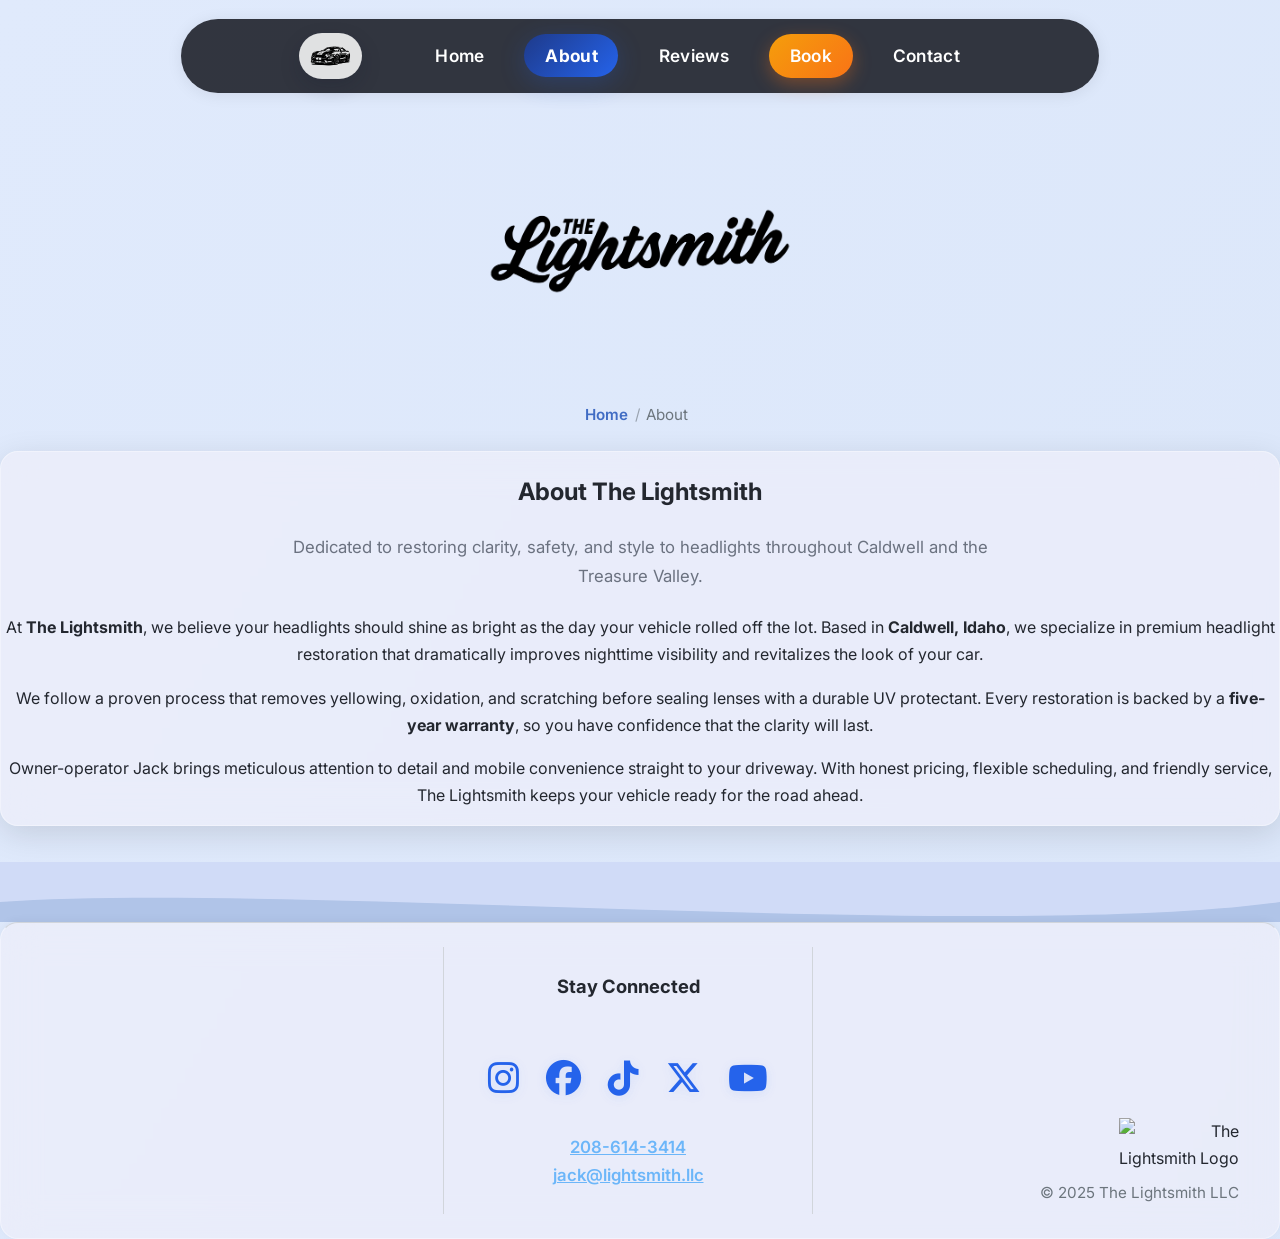
==== about.html @ 6fd49987 "Full refresh New deszign elements" ====
<!DOCTYPE html>
<html lang="en">
<head>
  <meta charset="UTF-8">
  <meta name="viewport" content="width=device-width, initial-scale=1.0">
  <title>About The Lightsmith | Headlight Restoration Experts</title>
  <meta name="description" content="Learn how The Lightsmith brings cloudy headlights back to life for Treasure Valley drivers with premium restoration and a five-year warranty.">
  <link rel="canonical" href="https://lightsmith.llc/about.html">
  <meta property="og:type" content="website">
  <meta property="og:title" content="About The Lightsmith">
  <meta property="og:description" content="Professional headlight restoration based in Caldwell, Idaho with mobile service and a 5-year warranty.">
  <meta property="og:url" content="https://lightsmith.llc/about.html">
  <meta property="og:image" content="https://lightsmith.llc/images/social-preview.png">
  <meta name="twitter:card" content="summary_large_image">
  <meta name="twitter:title" content="About The Lightsmith">
  <meta name="twitter:description" content="Meet the headlight restoration specialist serving the Treasure Valley.">
  <meta name="twitter:image" content="https://lightsmith.llc/images/social-preview.png">
  <link rel="icon" type="image/png" sizes="32x32" href="images/favicon-32.png">
  <link rel="icon" type="image/png" sizes="16x16" href="images/favicon-16.png">
  <link rel="apple-touch-icon" sizes="180x180" href="images/favicon-180.png">
  <link rel="manifest" href="manifest.webmanifest">
  <meta name="theme-color" content="#1e3a8a">
  <link rel="preconnect" href="https://fonts.gstatic.com" crossorigin>
  <link rel="preconnect" href="https://fonts.googleapis.com">
  <link href="https://fonts.googleapis.com/css2?family=Inter:wght@400;700&family=Poppins:wght@700;800&display=swap" rel="stylesheet">
  <link rel="stylesheet" href="https://cdnjs.cloudflare.com/ajax/libs/font-awesome/6.5.0/css/all.min.css">
  <link rel="stylesheet" href="style.css">
  <script src="site.js" defer></script>
</head>
<body>
  <a class="skip-link" href="#main">Skip to content</a>
  <header class="site-header" id="top">
    <nav class="nav" aria-label="Primary navigation">
      <a href="index.html" class="nav__logo-link" aria-label="The Lightsmith home">
        <img src="logo - car only.png" alt="The Lightsmith logo" class="nav__logo" width="140" height="50">
      </a>
      <button class="nav__toggle" type="button" aria-label="Toggle navigation" aria-expanded="false" aria-controls="navLinks">
        <span class="nav__toggle-bar"></span>
        <span class="nav__toggle-bar"></span>
        <span class="nav__toggle-bar"></span>
      </button>
      <div class="nav__links" id="navLinks">
        <a href="index.html" class="nav__link">Home</a>
        <a href="about.html" class="nav__link nav__link--active" aria-current="page">About</a>
        <a href="reviews.html" class="nav__link">Reviews</a>
        <a href="book.html" class="nav__link nav__link--accent">Book</a>
        <a href="contact.html" class="nav__link">Contact</a>
      </div>
    </nav>
    <img src="The Lightsmith Logo - Text only.png" alt="The Lightsmith" class="hero__logo-text" width="360" height="120">
  </header>

  <main id="main">
    <nav class="breadcrumbs" aria-label="Breadcrumb">
      <ol>
        <li><a href="index.html">Home</a></li>
        <li aria-current="page">About</li>
      </ol>
    </nav>
    <section class="section" id="about" aria-labelledby="about-title">
      <div class="section__intro">
        <h1 id="about-title">About The Lightsmith</h1>
        <p class="section__lead">Dedicated to restoring clarity, safety, and style to headlights throughout Caldwell and the Treasure Valley.</p>
      </div>
      <p>At <strong>The Lightsmith</strong>, we believe your headlights should shine as bright as the day your vehicle rolled off the lot. Based in <strong>Caldwell, Idaho</strong>, we specialize in premium headlight restoration that dramatically improves nighttime visibility and revitalizes the look of your car.</p>
      <p>We follow a proven process that removes yellowing, oxidation, and scratching before sealing lenses with a durable UV protectant. Every restoration is backed by a <strong>five-year warranty</strong>, so you have confidence that the clarity will last.</p>
      <p>Owner-operator Jack brings meticulous attention to detail and mobile convenience straight to your driveway. With honest pricing, flexible scheduling, and friendly service, The Lightsmith keeps your vehicle ready for the road ahead.</p>
    </section>
  </main>

  <div class="section-divider" aria-hidden="true">
    <svg viewBox="0 0 1440 60" width="100%" height="60" preserveAspectRatio="none">
      <path d="M0,40 C320,20 1120,80 1440,40 L1440,60 L0,60 Z" fill="#b0c4e8"></path>
    </svg>
  </div>

  <div id="site-footer"></div>
  <script>
    fetch('footer.html')
      .then(function(response){ return response.text(); })
      .then(function(html){ document.getElementById('site-footer').innerHTML = html; })
      .catch(function(error){ console.error(error); });
  </script>
  <div class="mobile-cta-bar">
    <a class="mobile-cta-bar__link mobile-cta-bar__book" href="book.html">Book Now</a>
    <a class="mobile-cta-bar__link mobile-cta-bar__call" href="tel:2086143414">Call 208-614-3414</a>
  </div>
</body>
</html>
---- style.css ----
/* === Visual Overhaul Additions === */
:root {
  --bg: #f7f8fa;
  --card: rgba(238, 238, 250, 0.7);
  --ink: #23272f;
  --muted: #6c757d;
  --line: #406cc4;
  --accent: #23272f;
  --accent-2: #6b7280;
  --gold: #d4af37;
  --radius: 18px;
  --shadow: 0 8px 32px rgba(0,0,0,0.12);
  --maxw: 1100px;
  --glass-blur: blur(18px);
  --btn-gradient: linear-gradient(90deg, #1e3a8a 0%, #2563eb 100%);
  --btn-hover-gradient: linear-gradient(90deg, #2563eb 0%, #1e3a8a 100%);
  --hero-gradient: linear-gradient(120deg, #e0eafc 0%, #cfdef3 100%);
}

body {
  min-height: 100vh;
  background: linear-gradient(120deg, #e0eafc 0%, #cfdef3 100%);
  background-size: 400% 400%;
  animation: gradientBG 18s ease infinite;
  font-family: 'Inter', 'Roboto', system-ui, -apple-system, Segoe UI, Arial, sans-serif;
  color: var(--ink);
  line-height: 1.7;
  margin: 0;
}
.skip-link {
  position: absolute;
  left: 50%;
  transform: translateX(-50%);
  top: -120px;
  background: #1e3a8a;
  color: #fff;
  padding: 0.75rem 1.5rem;
  border-radius: 999px;
  text-decoration: none;
  font-weight: 700;
  z-index: 1000;
  transition: top 0.2s ease;
}
.skip-link:focus {
  top: 1rem;
}
@keyframes gradientBG {
  0% {background-position: 0% 50%;}
  50% {background-position: 100% 50%;}
  100% {background-position: 0% 50%;}
}

.hero, .section, .quick-facts, .site-footer {
  background: var(--card);
  border-radius: var(--radius);
  box-shadow: var(--shadow);
  backdrop-filter: var(--glass-blur);
  -webkit-backdrop-filter: var(--glass-blur);
  border: 1.5px solid rgba(255,255,255,0.35);
  position: relative;
  z-index: 2;
}
.section__intro {
  max-width: 720px;
  margin: 0 auto 1.5rem auto;
  text-align: center;
}
.section__lead {
  margin: 0.5rem 0 0;
  color: var(--accent-2);
  font-size: 1.05rem;
}
.breadcrumbs {
  display: flex;
  justify-content: center;
  margin: 0.5rem 0 1.5rem;
  font-size: 0.95rem;
  color: var(--muted);
}
.breadcrumbs ol {
  display: flex;
  gap: 0.4rem;
  list-style: none;
  padding: 0;
  margin: 0;
}
.breadcrumbs li {
  display: flex;
  align-items: center;
  gap: 0.4rem;
}
.breadcrumbs li::after {
  content: "/";
  opacity: 0.6;
}
.breadcrumbs li:last-child::after {
  content: "";
}
.breadcrumbs a {
  color: var(--line);
  text-decoration: none;
  font-weight: 600;
}
.breadcrumbs a:hover {
  text-decoration: underline;
}
.benefits-grid {
  display: grid;
  grid-template-columns: repeat(auto-fit, minmax(220px, 1fr));
  gap: 1.5rem;
  margin-top: 1.5rem;
}
.benefit-card {
  background: rgba(255,255,255,0.78);
  border-radius: var(--radius);
  padding: 1.25rem 1.3rem;
  text-align: left;
  box-shadow: 0 12px 28px rgba(35,39,47,0.08);
  border: 1px solid rgba(255,255,255,0.55);
}
.benefit-card h3 {
  margin: 0 0 0.5rem;
  font-size: 1.2rem;
  color: var(--line);
}
.benefit-card p {
  margin: 0;
  color: var(--accent-2);
}
.process-steps {
  display: grid;
  grid-template-columns: repeat(auto-fit, minmax(220px, 1fr));
  gap: 1.3rem;
  list-style: none;
  margin: 1.6rem 0 0;
  padding: 0;
}
.process-steps li {
  background: rgba(255,255,255,0.78);
  border-radius: var(--radius);
  padding: 1.2rem 1.3rem;
  box-shadow: 0 12px 28px rgba(15,23,42,0.08);
  border: 1px solid rgba(255,255,255,0.5);
}
.process-steps h3 {
  margin: 0 0 0.5rem;
  font-size: 1.1rem;
  color: var(--line);
}
.process-steps p {
  margin: 0;
  color: var(--accent-2);
}
.testimonial-strip {
  display: grid;
  grid-template-columns: repeat(auto-fit, minmax(260px, 1fr));
  gap: 1.4rem;
  margin-top: 1.5rem;
}
.testimonial-card {
  background: #fff;
  border-radius: var(--radius);
  border: 1px solid #e2e8f0;
  padding: 1.2rem;
  text-align: left;
  box-shadow: 0 10px 26px rgba(15,23,42,0.08);
  position: relative;
}
.testimonial-card::before {
  content: "“";
  position: absolute;
  top: 0.2rem;
  left: 0.8rem;
  font-size: 3.5rem;
  color: rgba(79,109,237,0.25);
  font-family: 'Poppins', sans-serif;
  line-height: 1;
}
.testimonial-card blockquote {
  margin: 0;
  padding-left: 1.8rem;
  color: var(--ink);
  font-size: 1.02rem;
}
.testimonial-card footer {
  margin-top: 0.9rem;
  font-weight: 700;
  color: var(--line);
}
.testimonial-loading {
  grid-column: 1 / -1;
  text-align: center;
  margin: 0;
}
.service-area-grid {
  display: grid;
  grid-template-columns: repeat(auto-fit, minmax(160px, 1fr));
  gap: 1rem;
  margin: 1.5rem 0;
  padding: 0;
  list-style: none;
}
.service-area-grid li {
  background: rgba(255,255,255,0.8);
  border-radius: var(--radius);
  padding: 0.9rem 1rem;
  box-shadow: 0 6px 20px rgba(30,58,138,0.12);
  font-weight: 600;
  color: var(--ink);
}
.service-area-note {
  margin-top: 0.5rem;
  color: var(--muted);
  font-size: 0.95rem;
}
.faq-list {
  max-width: 760px;
  margin: 1.6rem auto 0;
  display: grid;
  gap: 0.85rem;
  text-align: left;
}
.faq-list details {
  background: rgba(255,255,255,0.85);
  border-radius: 16px;
  padding: 1rem 1.2rem;
  box-shadow: 0 10px 24px rgba(15,23,42,0.1);
  border: 1px solid rgba(255,255,255,0.55);
}
.faq-list summary {
  font-weight: 700;
  cursor: pointer;
  list-style: none;
}
.faq-list summary::-webkit-details-marker {
  display: none;
}
.faq-list summary::after {
  content: '+';
  float: right;
  font-size: 1.2rem;
  transform: translateY(-2px);
  transition: transform 0.2s ease;
}
.faq-list details[open] summary::after {
  transform: translateY(-2px) rotate(45deg);
}
.faq-list p {
  margin: 0.65rem 0 0;
  color: var(--accent-2);
}
.care-list {
  max-width: 760px;
  margin: 1.6rem auto 0;
  display: grid;
  gap: 1rem;
  padding: 0;
  list-style: none;
  text-align: left;
}
.care-list li {
  background: rgba(255,255,255,0.85);
  border-radius: 16px;
  padding: 1.2rem 1.3rem;
  box-shadow: 0 10px 24px rgba(15,23,42,0.1);
  border: 1px solid rgba(255,255,255,0.55);
}
.care-list h3 {
  margin: 0 0 0.45rem;
  color: var(--line);
}
.care-grid {
  display: grid;
  grid-template-columns: repeat(auto-fit, minmax(240px, 1fr));
  gap: 1.2rem;
  margin-top: 1.6rem;
}
.care-card {
  background: rgba(255,255,255,0.85);
  border-radius: 16px;
  padding: 1.2rem 1.3rem;
  box-shadow: 0 12px 30px rgba(15,23,42,0.1);
  border: 1px solid rgba(255,255,255,0.55);
  text-align: left;
}
.care-card h3 {
  margin: 0 0 0.6rem;
  color: var(--line);
}
.care-card ul {
  margin: 0;
  padding-left: 1.1rem;
  color: var(--accent-2);
  line-height: 1.6;
}
.service-area-map {
  margin: 1.8rem auto 1.6rem;
  max-width: 640px;
  background: radial-gradient(circle at center, rgba(79,109,237,0.25), rgba(79,109,237,0));
  border: 1px solid rgba(79,109,237,0.25);
  border-radius: 20px;
  padding: 1.8rem 1.2rem;
  position: relative;
  overflow: hidden;
}
.service-area-map::after {
  content: '';
  position: absolute;
  inset: 0;
  background: radial-gradient(circle at 50% 45%, rgba(37,99,235,0.3), transparent 55%);
  opacity: 0.7;
  pointer-events: none;
}
.service-area-map__inner {
  position: relative;
  z-index: 1;
  color: var(--ink);
  text-align: center;
}
.service-area-map__inner h3 {
  margin: 0 0 0.4rem;
}
.service-area-map__inner p {
  margin: 0;
  color: var(--muted);
}
.care-grid {
  display: grid;
  grid-template-columns: repeat(auto-fit, minmax(240px, 1fr));
  gap: 1.2rem;
  margin-top: 1.6rem;
}
.schedule-button-wrapper {
  display: flex;
  flex-direction: column;
  align-items: center;
  gap: 1rem;
  margin: 1.5rem 0 2rem;
}
.schedule-fallback {
  color: var(--line);
  text-decoration: underline;
  font-weight: 600;
}
.schedule-fallback:hover {
  color: #1e3a8a;
}
.mobile-cta-bar {
  position: fixed;
  left: 0;
  bottom: 0;
  width: 100%;
  display: none;
  justify-content: space-between;
  gap: 1px;
  background: rgba(17,24,39,0.92);
  backdrop-filter: blur(12px);
  padding: 0.65rem 0.8rem;
  z-index: 50;
}
.mobile-cta-bar__link {
  flex: 1;
  text-align: center;
  color: #fff;
  font-weight: 700;
  text-decoration: none;
  padding: 0.65rem 0.5rem;
  border-radius: 12px;
  display: inline-flex;
  justify-content: center;
  align-items: center;
  gap: 0.4rem;
  transition: transform 0.18s ease;
}
.mobile-cta-bar__book {
  background: linear-gradient(135deg, #f59e0b, #f97316);
  box-shadow: 0 10px 24px rgba(249,115,22,0.35);
}
.mobile-cta-bar__call {
  background: linear-gradient(135deg, #1e3a8a, #2563eb);
  box-shadow: 0 10px 24px rgba(37,99,235,0.35);
}
.mobile-cta-bar__link:hover,
.mobile-cta-bar__link:focus-visible {
  transform: translateY(-1px);
}
.hero__title, .section h2 {
  font-family: 'Poppins', 'Inter', Arial, sans-serif;
  font-weight: 800;
  letter-spacing: 0.01em;
  color: #23272f;
  text-shadow: 0 2px 12px rgba(0,0,0,0.07);
}
.hero__meta {
  display: flex;
  flex-wrap: wrap;
  justify-content: center;
  gap: 1.1rem;
  margin: 1.1rem 0 1.4rem;
}
.hero__rating {
  background: rgba(255,255,255,0.82);
  border-radius: 16px;
  padding: 0.85rem 1.2rem;
  box-shadow: 0 8px 22px rgba(15,23,42,0.15);
  text-align: left;
  min-width: 220px;
}
.hero__stars {
  font-size: 1.2rem;
  letter-spacing: 0.2em;
  color: #f59e0b;
}
.hero__rating-text {
  margin: 0.35rem 0 0;
  font-weight: 600;
  color: var(--ink);
}
.hero__warranty {
  background: linear-gradient(135deg, rgba(79,109,237,0.95), rgba(37,99,235,0.95));
  color: #fff;
  border-radius: 16px;
  padding: 0.9rem 1.3rem;
  box-shadow: 0 12px 28px rgba(37,99,235,0.28);
  max-width: 320px;
}
.hero__warranty p {
  margin: 0.35rem 0 0;
  font-size: 0.95rem;
}
.hero__warranty-label {
  font-weight: 700;
  letter-spacing: 0.05em;
  text-transform: uppercase;
}
.gallery-slider-pairs {
  display: grid;
  grid-template-columns: repeat(2, minmax(0, 1fr));
  gap: 1.1rem;
  justify-items: center;
  align-items: center;
  margin-top: 1.5rem;
}
.slider-pair {
  position: relative;
  display: flex;
  align-items: center;
  justify-content: center;
  gap: 0.8rem;
  padding: 0.6rem 1rem;
}
.slider-pair img {
  max-width: 340px;
  width: 100%;
  height: auto;
  display: none;
  background: #e5e7eb;
  border-radius: 14px;
  box-shadow: 0 4px 18px rgba(0,0,0,0.10);
  transition: filter 0.18s, box-shadow 0.18s;
}
.slider-pair img.active {
  display: block;
}
.slider-pair:hover img {
  filter: brightness(1.08) saturate(1.1);
  box-shadow: 0 8px 32px rgba(108,117,125,0.18);
}
.slider-pair .arrow {
  background: linear-gradient(135deg, #1e3a8a 0%, #2563eb 100%);
  color: #fff;
  border: none;
  border-radius: 50%;
  width: 40px;
  height: 40px;
  display: inline-flex;
  align-items: center;
  justify-content: center;
  font-size: 1.2rem;
  cursor: pointer;
  box-shadow: 0 4px 12px rgba(30,58,138,0.18);
  transition: background 0.18s, transform 0.18s, box-shadow 0.18s;
}
.slider-pair .arrow:hover,
.slider-pair .arrow:focus-visible {
  background: linear-gradient(135deg, #2563eb 0%, #1e3a8a 100%);
  transform: scale(1.08);
  box-shadow: 0 8px 18px rgba(30,58,138,0.22);
}
@media (max-width: 720px) {
  .gallery-slider-pairs {
    grid-template-columns: 1fr;
  }
  .slider-pair {
    flex-direction: column;
  }
  .slider-pair .arrow {
    position: static;
    width: 44px;
    height: 44px;
  }
}

/* Button: dark blue to blue gradient */
.btn {
  display: inline-flex;
  align-items: center;
  justify-content: center;
  gap: 0.55rem;
  padding: 0.85em 2.2em;
  font-size: 1.13rem;
  font-weight: 700;
  color: #fff;
  background: var(--btn-gradient);
  border: none;
  border-radius: 999px;
  box-shadow: 0 4px 16px rgba(108,117,125,0.10);
  cursor: pointer;
  transition: background 0.25s, box-shadow 0.18s, transform 0.18s;
  text-decoration: none;
  margin-bottom: 0.5rem;
  position: relative;
  overflow: hidden;
  text-align: center;
}
.btn:hover {
  background: var(--btn-hover-gradient);
  color: #fff;
  transform: scale(1.07);
  box-shadow: 0 8px 32px rgba(30,58,138,0.18);
}
.btn span, .btn i {
  position: relative;
  z-index: 1;
}
.btn i { font-size: 1.1em; }

/* Slider hover + image styling */

/* Section divider wave */
.section-divider {
  display: block;
  width: 100%;
  height: 60px;
  margin: 2.25rem 0 0;
  padding: 0;
  line-height: 0;
  z-index: 1;
  position: relative;
}
.section-divider svg path { fill: #b0c4e8 !important; }
.section-divider { background: #d0dbf7; }

/* Social Media Icon Row */
.social-icons {
  display: flex;
  justify-content: center;
  align-items: center;
  gap: 1.7rem;
  margin: 2.2rem 0 1.5rem 0;
  z-index: 2;
}
.social-icons a {
  color: #2563eb;
  font-size: 2.2rem;
  transition: color 0.18s, transform 0.18s, text-shadow 0.18s;
  text-shadow: 0 2px 12px rgba(37,99,235,0.10);
}
.social-icons a:hover {
  color: #1e3a8a;
  transform: scale(1.18) rotate(-6deg);
  text-shadow: 0 6px 24px rgba(30,58,138,0.18);
}

/* Footer contact links */
.site-footer a[href^="tel"],
.site-footer a[href^="mailto"] {
  color: #6cb6f9;
  text-decoration: underline;
  font-weight: 600;
  transition: color 0.2s;
}
.site-footer a[href^="tel"]:hover,
.site-footer a[href^="mailto"]:hover {
  color: #338eda;
}

/* Animated SVG background shapes */
.bg-animated {
  position: fixed;
  top: 0;
  left: 0;
  width: 100vw;
  height: 100vh;
  z-index: -2;
  overflow: hidden;
  pointer-events: none;
}
.bg-shape {
  position: absolute;
  filter: blur(2px);
  will-change: transform, opacity;
}
.bg-shape-1 {
  top: -80px;
  left: -120px;
  width: 480px;
  opacity: 0.7;
}
.bg-shape-2 {
  bottom: -100px;
  right: -80px;
  width: 340px;
  opacity: 0.5;
}

/* Logo */
.hero__logo {
  width: 110px;
  max-width: 30vw;
  height: auto;
  margin: 0 auto 1.2rem auto;
  display: block;
  border-radius: 16px;
  filter: drop-shadow(0 4px 16px rgba(0,0,0,0.10));
}
.hero__logo-text {
  width: min(360px, 70vw);
  height: auto;
  display: block;
  margin: 0.5rem auto 1.2rem auto;
}

/* Modern nav bar */
.nav {
  display: flex;
  justify-content: center;
  align-items: center;
  gap: 1.8rem;
  background: rgba(35,39,47,0.92);
  padding: 0.85rem 1.8rem;
  border-radius: 999px;
  margin: 1.2rem auto 2.2rem auto;
  max-width: 860px;
  box-shadow: 0 2px 16px rgba(0,0,0,0.08);
  position: relative;
  flex-wrap: wrap;
  z-index: 10;
}
.nav__links {
  display: flex;
  align-items: center;
  gap: 1.2rem;
  position: relative;
}
.nav__toggle {
  display: none;
  background: transparent;
  border: none;
  cursor: pointer;
  padding: 0.35rem;
  border-radius: 0.5rem;
  transition: background 0.2s ease;
}
.nav__toggle:focus-visible {
  outline: 3px solid rgba(148,197,253,0.9);
  outline-offset: 4px;
}
.nav__toggle-bar {
  display: block;
  width: 22px;
  height: 2px;
  background: #fff;
  margin: 5px 0;
  transition: transform 0.2s ease, opacity 0.2s ease;
  border-radius: 999px;
}
.nav__toggle[aria-expanded="true"] .nav__toggle-bar:nth-child(1) {
  transform: translateY(7px) rotate(45deg);
}
.nav__toggle[aria-expanded="true"] .nav__toggle-bar:nth-child(2) {
  opacity: 0;
}
.nav__toggle[aria-expanded="true"] .nav__toggle-bar:nth-child(3) {
  transform: translateY(-7px) rotate(-45deg);
}
.nav__logo-link {
  display: flex;
  align-items: center;
  margin-right: 1.5rem;
  padding: 0.35rem;
  border-radius: 999px;
  background: rgba(255,255,255,0.85);
  box-shadow: 0 8px 20px rgba(15,23,42,0.18);
  position: relative;
  isolation: isolate;
}
.nav__logo {
  height: 2.2rem;
  width: auto;
  display: block;
}
.nav__link {
  color: #fff;
  text-decoration: none;
  font-weight: 600;
  font-size: 1.08rem;
  letter-spacing: 0.02em;
  padding: 0.4em 1.2em;
  border-radius: 999px;
  transition: background 0.18s, color 0.18s, box-shadow 0.18s;
  position: relative;
  z-index: 1;
  background: transparent;
}
.nav__link:hover,
.nav__link:focus-visible {
  background: rgba(255,255,255,0.12);
  color: #fff;
  box-shadow: 0 2px 12px rgba(106,130,251,0.10);
}
.nav__link--active {
  color: #fff;
  font-weight: 700;
}
.nav__link--accent {
  background: linear-gradient(135deg, #f59e0b, #f97316);
  color: #fff;
  box-shadow: 0 6px 18px rgba(249, 115, 22, 0.35);
}
.nav__link--accent:hover,
.nav__link--accent:focus-visible {
  background: linear-gradient(135deg, #f97316, #f59e0b);
  color: #fff;
}
.nav:not(.has-bubble) .nav__link--active {
  background: #4f6ded;
  box-shadow: 0 4px 16px rgba(79,109,237,0.35);
}
.nav__bubble {
  position: absolute;
  left: var(--bubble-left, 0px);
  top: var(--bubble-top, 0px);
  width: var(--bubble-width, 0px);
  height: var(--bubble-height, 0px);
  border-radius: 999px;
  background: linear-gradient(135deg, #1e3a8a 0%, #2563eb 100%);
  box-shadow: 0 6px 26px rgba(37,99,235,0.24);
  transform-origin: center;
  transform: scale(0.85);
  transition:
    left 220ms ease,
    top 220ms ease,
    width 220ms ease,
    height 220ms ease,
    transform 220ms ease,
    opacity 180ms ease;
  opacity: 0;
  pointer-events: none;
  z-index: 0;
}
.nav__bubble.is-visible {
  opacity: 1;
  transform: scale(1);
}
.nav__bubble.is-shrinking {
  transform: scale(0.35);
}
.nav.is-animating .nav__bubble {
  transition-duration: 240ms;
}
.nav.has-bubble .nav__link:hover,
.nav.has-bubble .nav__link:focus-visible {
  background: transparent;
  box-shadow: none;
}

@media (max-width: 720px) {
  .nav {
    gap: 1.1rem;
    padding: 0.7rem 1.2rem;
    max-width: min(92vw, 560px);
    flex-wrap: nowrap;
  }
  .nav__links {
    position: absolute;
    top: calc(100% + 0.5rem);
    left: 0;
    width: 100%;
    background: rgba(35,39,47,0.95);
    border-radius: 18px;
    box-shadow: 0 12px 32px rgba(15,23,42,0.25);
    padding: 0.8rem;
    display: none;
    flex-direction: column;
    align-items: stretch;
    gap: 0.4rem;
  }
  .nav__links--open {
    display: flex;
  }
  .nav__link {
    font-size: 1rem;
    padding: 0.5em 0.85em;
    width: 100%;
    text-align: center;
  }
  .nav__toggle {
    display: inline-flex;
    flex-direction: column;
    justify-content: center;
    align-items: center;
    margin-left: auto;
  }
  .nav__logo-link {
    margin-right: 0.6rem;
  }
  .nav__logo {
    height: 2rem;
  }
  body {
    padding-bottom: 90px;
  }
  .mobile-cta-bar {
    display: flex;
  }
}
.nav__link:focus-visible,
.btn:focus-visible,
.carousel-arrow:focus-visible {
  outline: 3px solid rgba(148,197,253,0.9);
  outline-offset: 3px;
}

/* Center text for main areas */
.hero, .section, .site-footer { text-align: center; }

/* Gallery grid */

/* CTA buttons layout */
.cta-row {
  display: flex;
  gap: 1.5rem;
  justify-content: center;
  align-items: center;
  flex-wrap: wrap;
  margin-bottom: 2rem;
}
.cta-row .btn { margin-bottom: 0; }
#thanks .cta-row { margin-top: 1.5rem; }
@media (max-width: 600px) {
  .cta-row {
    flex-direction: column;
    gap: 0.8rem;
    align-items: stretch;
  }
  .cta-row .btn {
    width: 100%;
    max-width: 100%;
  }
}

/* Quick facts list cleanup */
.quick-facts {
  list-style: none;
  padding-left: 0;
}
.quick-facts li::marker,
.quick-facts li::-webkit-list-marker {
  content: none;
}

/* Gallery spacing */
#gallery.section { padding-bottom: 2.5rem; }

/* Sticky footer layout */
html, body { height: 100%; }
body {
  min-height: 100vh;
  display: flex;
  flex-direction: column;
}
main { flex: 1; }

/* === Footer Styles === */
.site-footer {
  background: var(--card);
  color: var(--ink);
  border-top: 1px solid #d1d5db;
  box-shadow: 0 -2px 8px rgba(0,0,0,0.04);
  padding: 1.5rem 1rem;
}
.footer-columns {
  display: flex;
  flex-wrap: wrap;
  justify-content: center;
  align-items: stretch;
  text-align: left;
  min-height: 120px;
}
.footer-col {
  display: flex;
  flex-direction: column;
  justify-content: center;
}
.footer-spacer {
  flex: 1 1 0;
  min-width: 20px;
}
.footer-center-col {
  flex: 0 0 320px;
  min-width: 220px;
  align-items: center;
  text-align: center;
  padding: 1.5rem;
  border-left: 1.5px solid #d1d5db;
  border-right: 1.5px solid #d1d5db;
}
.footer-center-col h3 {
  margin: 0 0 0.7rem;
  font-size: 1.15rem;
  font-weight: 700;
}
.footer-contact a {
  color: #2563eb;
  text-decoration: underline;
  font-weight: 600;
  font-size: 1.05rem;
}
.footer-logo-copyright-col {
  flex: 1 1 0;
  min-width: 120px;
  align-items: flex-end;
  justify-content: flex-end;
  text-align: right;
  padding-right: 1.5rem;
}
.footer-logo {
  width: 120px;
  max-width: 40vw;
  margin-bottom: 0.5rem;
}
.footer-logo-copyright-col p {
  margin: 0 0 0.5rem 0;
  font-size: 0.95rem;
  color: #6c757d;
}
/* Footer responsiveness */
@media (max-width: 700px) {
  .footer-columns {
    flex-direction: column;
    align-items: center;
    text-align: center;
  }
  .footer-center-col {
    border: none;
    padding: 1rem;
  }
  .footer-logo-copyright-col {
    align-items: center;
    text-align: center;
    padding-right: 0;
  }
}
.reviews-controls {
  display: flex;
  flex-wrap: wrap;
  gap: 1rem;
  justify-content: center;
  align-items: stretch;
  margin: 1.5rem 0;
}
.reviews-controls label {
  display: flex;
  flex-direction: column;
  gap: 0.35rem;
  font-weight: 600;
  color: var(--ink);
  background: rgba(255,255,255,0.65);
  padding: 0.65rem 0.9rem;
  border-radius: 14px;
  box-shadow: 0 6px 16px rgba(35,39,47,0.08);
}
.reviews-controls select,
.reviews-controls input[type="search"] {
  padding: 0.55rem 0.8rem;
  border-radius: 10px;
  border: 1px solid #d1d5db;
  background: #fff;
  font: inherit;
}
.reviews-controls input[type="search"] {
  min-width: clamp(220px, 45vw, 360px);
}
.review-card {
  background: #fff; border: 1px solid #e5e7eb; border-radius: 14px; padding: 1rem; text-align: left;
}
.review-head { display: flex; gap: .75rem; align-items: center; margin-bottom: .5rem; }
.review-avatar { width: 44px; height: 44px; border-radius: 50%; object-fit: cover; box-shadow: 0 1px 4px rgba(0,0,0,.08); }
.review-author { font-weight: 700; color: var(--ink); text-decoration: none; }
.review-author:hover { text-decoration: underline; }
.review-meta { font-size: .9rem; color: var(--muted); }
.stars { color: #eab308; font-weight: 700; margin-right: .4rem; }
.review-text { margin: .25rem 0 0; }
.muted { color: var(--muted); }
.reviews-more { margin-top: 1rem; }
.contact-form { max-width: 720px; margin: 0 auto; text-align: left; }
.form-row { display: flex; flex-direction: column; margin-bottom: .9rem; }
.form-row label { font-weight: 700; margin-bottom: .35rem; }
.form-row input, .form-row textarea {
  padding: .75rem .9rem; border: 1px solid #d1d5db; border-radius: 12px; background: #fff; font: inherit;
}
.form-row select {
  padding: .75rem .9rem;
  border: 1px solid #d1d5db;
  border-radius: 12px;
  background: #fff;
  font: inherit;
}
.form-row input:focus, .form-row textarea:focus {
  outline: 2px solid #93c5fd; border-color: #93c5fd;
}
.form-row select:focus {
  outline: 2px solid #93c5fd;
  border-color: #93c5fd;
}
.small-hint {
  margin: 0.35rem 0 0;
  font-size: 0.85rem;
  color: var(--muted);
}

/* === Reviews Carousel (3-up) === */
.reviews-carousel {
  position: relative;
  max-width: var(--maxw);
  margin: 0 auto;
  padding: 0 3rem; /* room for arrows */
}
.carousel-viewport {
  overflow: hidden;
}
.carousel-track {
  display: flex;
  align-items: stretch;
  justify-content: center;
  gap: 1rem;
}
.review-slide {
  flex: 0 0 clamp(240px, 28vw, 360px);
  opacity: 0.6;
  transform: scale(0.92);
  transition: transform 300ms ease, opacity 300ms ease, box-shadow 200ms ease;
}
.review-slide.is-center {
  flex-basis: clamp(260px, 34vw, 420px);
  opacity: 1;
  transform: scale(1.05);
  box-shadow: 0 10px 28px rgba(0,0,0,0.08);
}
.review-slide.is-side { opacity: 0.8; }

.carousel-arrow {
  position: absolute;
  top: 50%;
  transform: translateY(-50%);
  background: linear-gradient(135deg, #1e3a8a 0%, #2563eb 100%);
  color: #fff;
  border: none;
  border-radius: 50%;
  width: 40px;
  height: 40px;
  display: flex;
  align-items: center;
  justify-content: center;
  font-size: 1.2rem;
  cursor: pointer;
  box-shadow: 0 2px 10px rgba(30,58,138,0.15);
  transition: background 0.18s, transform 0.15s, box-shadow 0.18s;
  z-index: 2;
}
.carousel-arrow:hover {
  background: linear-gradient(135deg, #2563eb 0%, #1e3a8a 100%);
  transform: translateY(-50%) scale(1.1);
  box-shadow: 0 8px 24px rgba(30,58,138,0.25);
}
.carousel-arrow.prev { left: 0.5rem; }
.carousel-arrow.next { right: 0.5rem; }
.reviews-carousel:focus-visible {
  outline: 3px solid rgba(148,197,253,0.9);
  outline-offset: 6px;
}

@media (max-width: 820px) {
  .reviews-carousel { padding: 0 2.25rem; }
  .review-slide { flex-basis: clamp(220px, 44vw, 340px); }
  .review-slide.is-center { flex-basis: clamp(240px, 60vw, 380px); }
}
@media (max-width: 560px) {
  .carousel-track { gap: 0.6rem; }
  .review-slide { flex-basis: 78vw; }
  .review-slide.is-center { flex-basis: 84vw; }
  .carousel-arrow { width: 36px; height: 36px; }
}
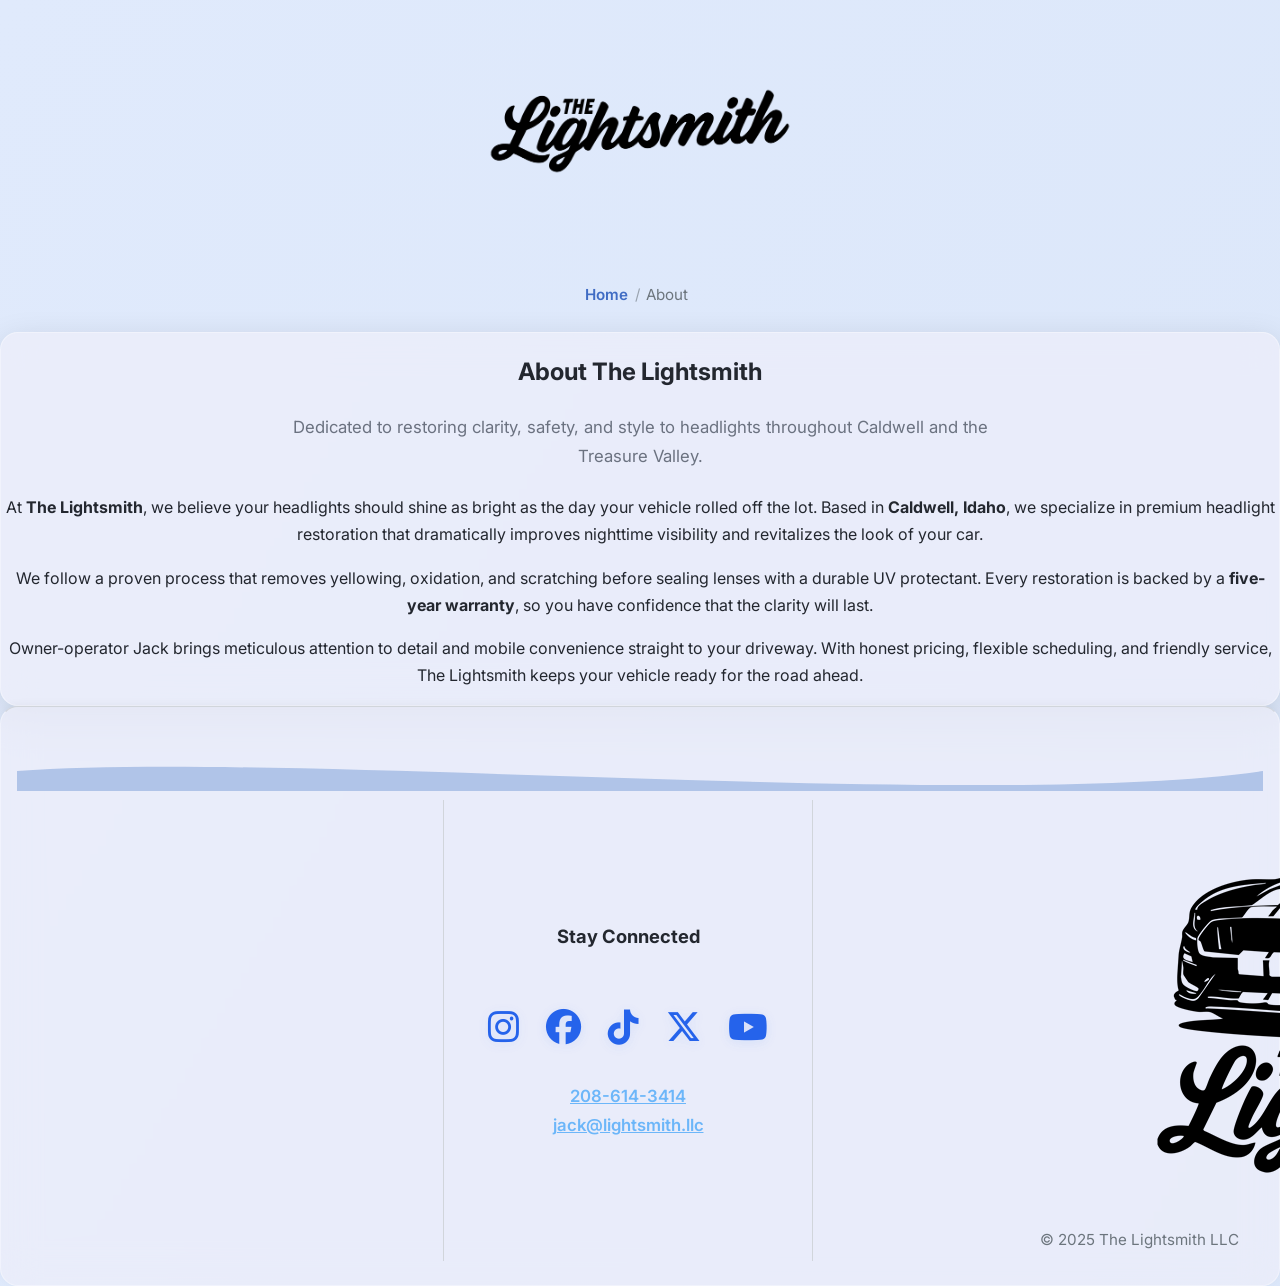
==== commit 27a62679: "Half fix?" ====
--- a/about.html
+++ b/about.html
@@ -10,11 +10,11 @@
   <meta property="og:title" content="About The Lightsmith">
   <meta property="og:description" content="Professional headlight restoration based in Caldwell, Idaho with mobile service and a 5-year warranty.">
   <meta property="og:url" content="https://lightsmith.llc/about.html">
-  <meta property="og:image" content="https://lightsmith.llc/images/social-preview.png">
+  <meta property="og:image" content="https://lightsmith.llc/bigfoot-driving-social-preview-for-web.jpg">
   <meta name="twitter:card" content="summary_large_image">
   <meta name="twitter:title" content="About The Lightsmith">
   <meta name="twitter:description" content="Meet the headlight restoration specialist serving the Treasure Valley.">
-  <meta name="twitter:image" content="https://lightsmith.llc/images/social-preview.png">
+  <meta name="twitter:image" content="https://lightsmith.llc/bigfoot-driving-social-preview-for-web.jpg">
   <link rel="icon" type="image/png" sizes="32x32" href="images/favicon-32.png">
   <link rel="icon" type="image/png" sizes="16x16" href="images/favicon-16.png">
   <link rel="apple-touch-icon" sizes="180x180" href="images/favicon-180.png">
@@ -30,23 +30,7 @@
 <body>
   <a class="skip-link" href="#main">Skip to content</a>
   <header class="site-header" id="top">
-    <nav class="nav" aria-label="Primary navigation">
-      <a href="index.html" class="nav__logo-link" aria-label="The Lightsmith home">
-        <img src="logo - car only.png" alt="The Lightsmith logo" class="nav__logo" width="140" height="50">
-      </a>
-      <button class="nav__toggle" type="button" aria-label="Toggle navigation" aria-expanded="false" aria-controls="navLinks">
-        <span class="nav__toggle-bar"></span>
-        <span class="nav__toggle-bar"></span>
-        <span class="nav__toggle-bar"></span>
-      </button>
-      <div class="nav__links" id="navLinks">
-        <a href="index.html" class="nav__link">Home</a>
-        <a href="about.html" class="nav__link nav__link--active" aria-current="page">About</a>
-        <a href="reviews.html" class="nav__link">Reviews</a>
-        <a href="book.html" class="nav__link nav__link--accent">Book</a>
-        <a href="contact.html" class="nav__link">Contact</a>
-      </div>
-    </nav>
+    <div id="site-nav" class="site-nav-placeholder"></div>
     <img src="The Lightsmith Logo - Text only.png" alt="The Lightsmith" class="hero__logo-text" width="360" height="120">
   </header>
 
@@ -67,13 +51,6 @@
       <p>Owner-operator Jack brings meticulous attention to detail and mobile convenience straight to your driveway. With honest pricing, flexible scheduling, and friendly service, The Lightsmith keeps your vehicle ready for the road ahead.</p>
     </section>
   </main>
-
-  <div class="section-divider" aria-hidden="true">
-    <svg viewBox="0 0 1440 60" width="100%" height="60" preserveAspectRatio="none">
-      <path d="M0,40 C320,20 1120,80 1440,40 L1440,60 L0,60 Z" fill="#b0c4e8"></path>
-    </svg>
-  </div>
-
   <div id="site-footer"></div>
   <script>
     fetch('footer.html')
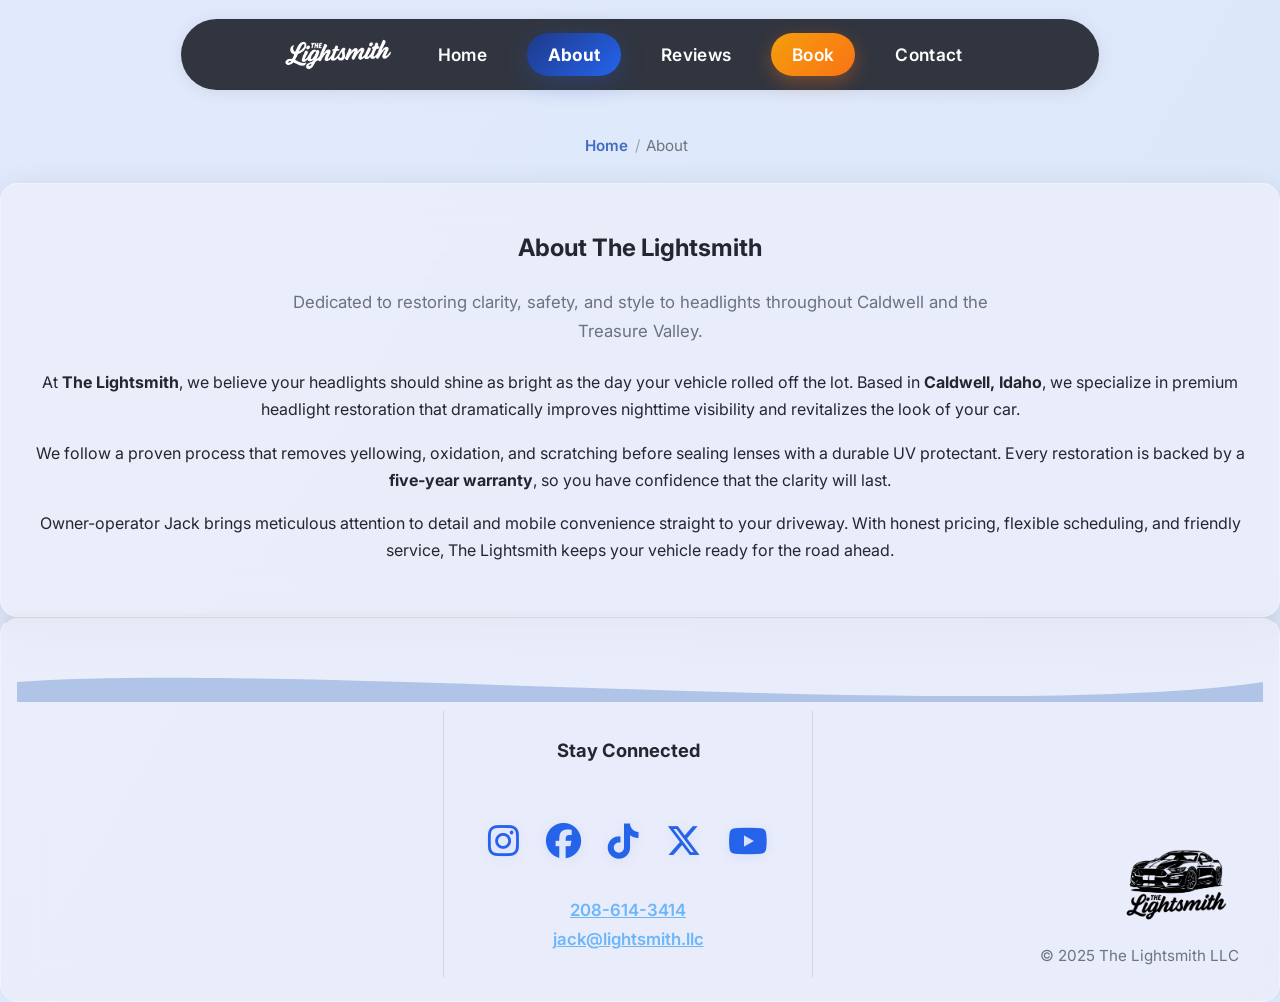
==== commit 9610d4ac: "More website updates" ====
--- a/about.html
+++ b/about.html
@@ -31,7 +31,6 @@
   <a class="skip-link" href="#main">Skip to content</a>
   <header class="site-header" id="top">
     <div id="site-nav" class="site-nav-placeholder"></div>
-    <img src="The Lightsmith Logo - Text only.png" alt="The Lightsmith" class="hero__logo-text" width="360" height="120">
   </header>
 
   <main id="main">
--- a/style.css
+++ b/style.css
@@ -1,6 +1,6 @@
 /* === Visual Overhaul Additions === */
 :root {
-  --bg: #f7f8fa;
+  --bg: #9eaac2;
   --card: rgba(238, 238, 250, 0.7);
   --ink: #23272f;
   --muted: #6c757d;
@@ -407,7 +407,7 @@
   min-width: 220px;
 }
 .hero__stars {
-  font-size: 1.2rem;
+  font-size: 1.5rem;
   letter-spacing: 0.2em;
   color: #f59e0b;
 }
@@ -537,19 +537,17 @@
 
 /* Slider hover + image styling */
 
-/* Section divider wave */
 .section-divider {
   display: block;
   width: 100%;
-  height: 60px;
+  height: 60px;       /* spacer height */
   margin: 2.25rem 0 0;
   padding: 0;
   line-height: 0;
   z-index: 1;
   position: relative;
-}
-.section-divider svg path { fill: #b0c4e8 !important; }
-.section-divider { background: #d0dbf7; }
+  background: transparent; /* no background */
+}
 
 /* Social Media Icon Row */
 .social-icons {
@@ -617,7 +615,7 @@
 /* Logo */
 .hero__logo {
   width: 110px;
-  max-width: 30vw;
+  max-width: 40vw;
   height: auto;
   margin: 0 auto 1.2rem auto;
   display: block;
@@ -630,6 +628,8 @@
   display: block;
   margin: 0.5rem auto 1.2rem auto;
 }
+.hero { padding: 1.5rem 1.5rem 2.25rem; }
+.section { padding: 1.5rem 1.5rem 2.25rem; }
 
 /* Modern nav bar */
 .nav {
@@ -684,22 +684,18 @@
 .nav__toggle[aria-expanded="true"] .nav__toggle-bar:nth-child(3) {
   transform: translateY(-7px) rotate(-45deg);
 }
-.nav__logo-link {
-  display: flex;
-  align-items: center;
-  margin-right: 1.5rem;
-  padding: 0.35rem;
-  border-radius: 999px;
-  background: rgba(255,255,255,0.85);
-  box-shadow: 0 8px 20px rgba(15,23,42,0.18);
-  position: relative;
-  isolation: isolate;
-}
 .nav__logo {
-  height: 2.2rem;
+  height: 2.2rem;        /* keep original size for layout */
   width: auto;
   display: block;
-}
+  transform: scale(2.5); /* 2.3 ≈ makes 2.2rem → ~5rem visually */
+  transform-origin: center;
+}
+.nav__logo-link {
+  padding-left: 1rem;   /* same left spacing as .nav__link */
+  margin-right: 1.5rem; /* same gap before next item */
+}
+
 .nav__link {
   color: #fff;
   text-decoration: none;
@@ -781,6 +777,7 @@
     padding: 0.7rem 1.2rem;
     max-width: min(92vw, 560px);
     flex-wrap: nowrap;
+    overflow: visible;
   }
   .nav__links {
     position: absolute;
@@ -806,14 +803,48 @@
     text-align: center;
   }
   .nav__toggle {
-    display: inline-flex;
-    flex-direction: column;
-    justify-content: center;
-    align-items: center;
-    margin-left: auto;
-  }
+   width: 2.5rem;    /* fixed button size */
+  height: 2.5rem;
+  display: inline-flex;
+  flex-direction: column;
+  justify-content: center;
+  align-items: center;
+  margin-left: auto;
+  margin-right: 0.5rem;
+  position: relative;
+  }
+  .nav__toggle-bar {
+  position: absolute;         /* stack bars */
+  width: 1.5rem;              /* consistent width */
+  height: 2px;
+  background: white;
+  transition: transform 0.3s ease, opacity 0.3s ease;
+  transform-origin: center;   /* rotate in place */
+}
+/* default hamburger (3 bars) */
+.nav__toggle-bar:nth-child(1) {
+  transform: translateY(-7px);   /* top bar */
+}
+.nav__toggle-bar:nth-child(2) {
+  transform: translateY(0);      /* middle bar */
+}
+.nav__toggle-bar:nth-child(3) {
+  transform: translateY(7px);    /* bottom bar */
+}
+.nav__toggle[aria-expanded="true"] .nav__toggle-bar:nth-child(1) {
+  transform: rotate(45deg);
+}
+
+.nav__toggle[aria-expanded="true"] .nav__toggle-bar:nth-child(2) {
+  opacity: 0; /* hide middle bar */
+}
+
+.nav__toggle[aria-expanded="true"] .nav__toggle-bar:nth-child(3) {
+  transform: rotate(-45deg);
+}
   .nav__logo-link {
     margin-right: 0.6rem;
+      padding-left: 2rem; 
   }
   .nav__logo {
     height: 2rem;
@@ -821,9 +852,7 @@
   body {
     padding-bottom: 90px;
   }
-  .mobile-cta-bar {
-    display: flex;
-  }
+  .mobile-cta-bar { display: flex; gap: 0.6rem; padding: 0.5rem 0.75rem; }
 }
 .nav__link:focus-visible,
 .btn:focus-visible,
@@ -848,17 +877,23 @@
 }
 .cta-row .btn { margin-bottom: 0; }
 #thanks .cta-row { margin-top: 1.5rem; }
+.btn { max-width: 100%; }
+.btn span { white-space: normal; overflow-wrap: anywhere; }
 @media (max-width: 600px) {
   .cta-row {
     flex-direction: column;
-    gap: 0.8rem;
+    gap: 0.6rem;
     align-items: stretch;
   }
   .cta-row .btn {
     width: 100%;
+    box-sizing: border-box; 
+    padding: 0.7rem 0.9rem; 
+    font-size: 0.95rem;
     max-width: 100%;
   }
 }
+
 
 /* Quick facts list cleanup */
 .quick-facts {
@@ -945,6 +980,7 @@
   font-size: 0.95rem;
   color: #6c757d;
 }
+.site-footer .footer-logo img { max-width: 260px; width: 100%; height: auto; }
 /* Footer responsiveness */
 @media (max-width: 700px) {
   .footer-columns {
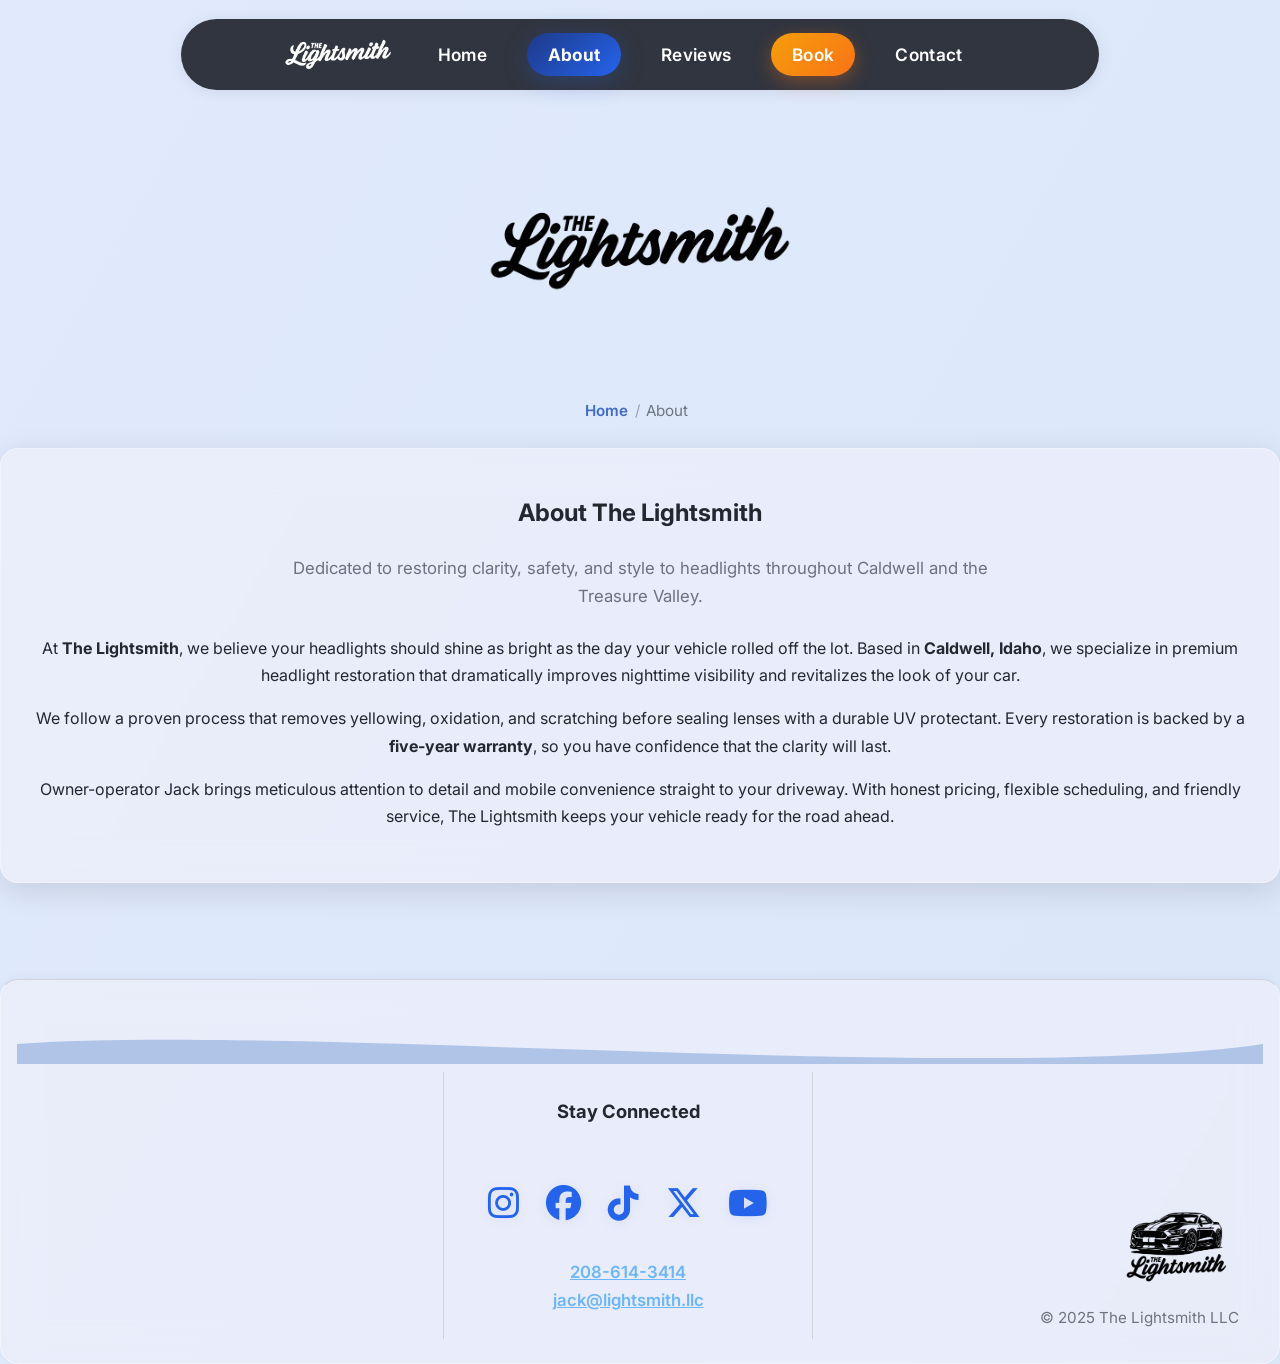
==== commit b1dcfd6a: "Updated design" ====
--- a/about.html
+++ b/about.html
@@ -27,10 +27,12 @@
   <link rel="stylesheet" href="style.css">
   <script src="site.js" defer></script>
 </head>
+
 <body>
   <a class="skip-link" href="#main">Skip to content</a>
   <header class="site-header" id="top">
     <div id="site-nav" class="site-nav-placeholder"></div>
+    <img src="The Lightsmith Logo - Text only.png" alt="The Lightsmith" class="hero__logo-text" width="360" height="120">
   </header>
 
   <main id="main">
@@ -49,6 +51,7 @@
       <p>We follow a proven process that removes yellowing, oxidation, and scratching before sealing lenses with a durable UV protectant. Every restoration is backed by a <strong>five-year warranty</strong>, so you have confidence that the clarity will last.</p>
       <p>Owner-operator Jack brings meticulous attention to detail and mobile convenience straight to your driveway. With honest pricing, flexible scheduling, and friendly service, The Lightsmith keeps your vehicle ready for the road ahead.</p>
     </section>
+      <div class="section-divider" aria-hidden="true"></div>
   </main>
   <div id="site-footer"></div>
   <script>
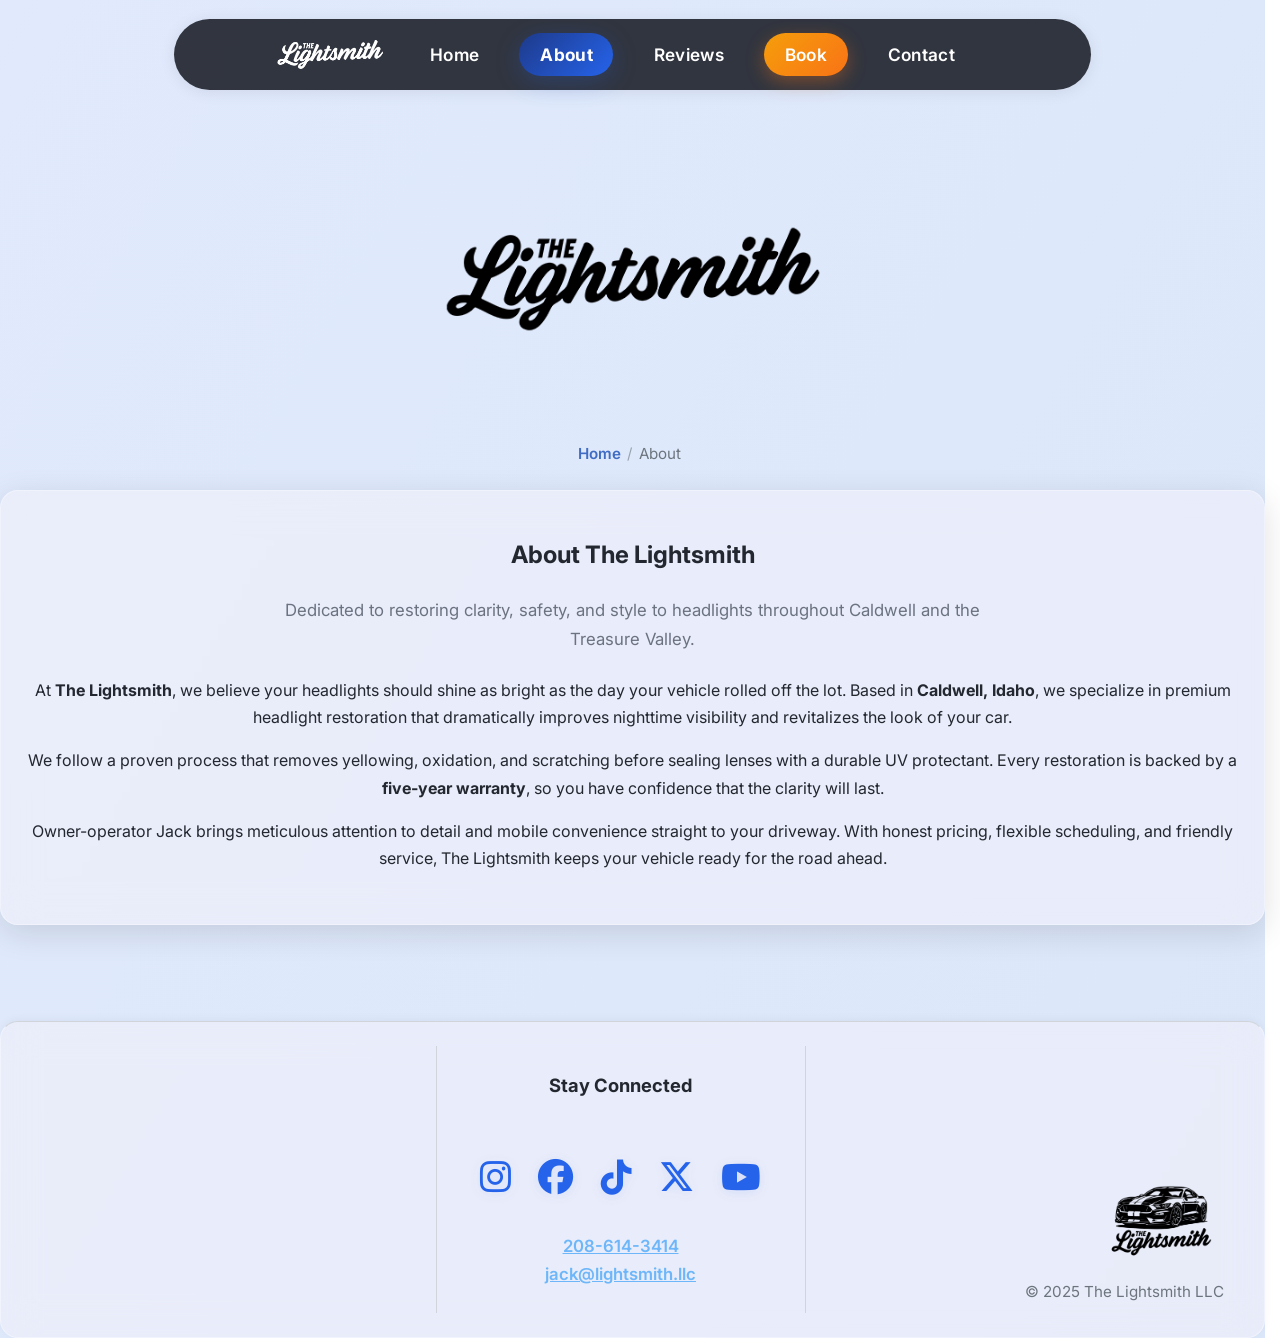
==== commit 9a679b14: "Add CLAUDE.md, Claude config, images, and site updates Co-Authored-By: Claude Sonnet 4.6 <noreply@an" ====
--- a/about.html
+++ b/about.html
@@ -10,11 +10,11 @@
   <meta property="og:title" content="About The Lightsmith">
   <meta property="og:description" content="Professional headlight restoration based in Caldwell, Idaho with mobile service and a 5-year warranty.">
   <meta property="og:url" content="https://lightsmith.llc/about.html">
-  <meta property="og:image" content="https://lightsmith.llc/bigfoot-driving-social-preview-for-web.jpg">
+  <meta property="og:image" content="https://lightsmith.llc/images/social-preview.png">
   <meta name="twitter:card" content="summary_large_image">
   <meta name="twitter:title" content="About The Lightsmith">
   <meta name="twitter:description" content="Meet the headlight restoration specialist serving the Treasure Valley.">
-  <meta name="twitter:image" content="https://lightsmith.llc/bigfoot-driving-social-preview-for-web.jpg">
+  <meta name="twitter:image" content="https://lightsmith.llc/images/social-preview.png">
   <link rel="icon" type="image/png" sizes="32x32" href="images/favicon-32.png">
   <link rel="icon" type="image/png" sizes="16x16" href="images/favicon-16.png">
   <link rel="apple-touch-icon" sizes="180x180" href="images/favicon-180.png">
@@ -26,6 +26,23 @@
   <link rel="stylesheet" href="https://cdnjs.cloudflare.com/ajax/libs/font-awesome/6.5.0/css/all.min.css">
   <link rel="stylesheet" href="style.css">
   <script src="site.js" defer></script>
+  <!-- Meta Pixel Code -->
+  <script>
+  !function(f,b,e,v,n,t,s)
+  {if(f.fbq)return;n=f.fbq=function(){n.callMethod?
+  n.callMethod.apply(n,arguments):n.queue.push(arguments)};
+  if(!f._fbq)f._fbq=n;n.push=n;n.loaded=!0;n.version='2.0';
+  n.queue=[];t=b.createElement(e);t.async=!0;
+  t.src=v;s=b.getElementsByTagName(e)[0];
+  s.parentNode.insertBefore(t,s)}(window, document,'script',
+  'https://connect.facebook.net/en_US/fbevents.js');
+  fbq('init', '1990647455208218');
+  fbq('track', 'PageView');
+  </script>
+  <noscript><img height="1" width="1" style="display:none"
+  src="https://www.facebook.com/tr?id=1990647455208218&ev=PageView&noscript=1"
+  /></noscript>
+  <!-- End Meta Pixel Code -->
 </head>
 
 <body>
--- a/style.css
+++ b/style.css
@@ -1,1036 +1,269 @@
-/* === Visual Overhaul Additions === */
-:root {
-  --bg: #9eaac2;
-  --card: rgba(238, 238, 250, 0.7);
-  --ink: #23272f;
-  --muted: #6c757d;
-  --line: #406cc4;
-  --accent: #23272f;
-  --accent-2: #6b7280;
-  --gold: #d4af37;
-  --radius: 18px;
-  --shadow: 0 8px 32px rgba(0,0,0,0.12);
-  --maxw: 1100px;
-  --glass-blur: blur(18px);
-  --btn-gradient: linear-gradient(90deg, #1e3a8a 0%, #2563eb 100%);
-  --btn-hover-gradient: linear-gradient(90deg, #2563eb 0%, #1e3a8a 100%);
-  --hero-gradient: linear-gradient(120deg, #e0eafc 0%, #cfdef3 100%);
-}
-
-body {
-  min-height: 100vh;
-  background: linear-gradient(120deg, #e0eafc 0%, #cfdef3 100%);
-  background-size: 400% 400%;
-  animation: gradientBG 18s ease infinite;
-  font-family: 'Inter', 'Roboto', system-ui, -apple-system, Segoe UI, Arial, sans-serif;
-  color: var(--ink);
-  line-height: 1.7;
-  margin: 0;
-}
-.skip-link {
-  position: absolute;
-  left: 50%;
-  transform: translateX(-50%);
-  top: -120px;
-  background: #1e3a8a;
-  color: #fff;
-  padding: 0.75rem 1.5rem;
-  border-radius: 999px;
-  text-decoration: none;
-  font-weight: 700;
-  z-index: 1000;
-  transition: top 0.2s ease;
-}
-.skip-link:focus {
-  top: 1rem;
-}
-@keyframes gradientBG {
-  0% {background-position: 0% 50%;}
-  50% {background-position: 100% 50%;}
-  100% {background-position: 0% 50%;}
-}
-
-.hero, .section, .quick-facts, .site-footer {
-  background: var(--card);
-  border-radius: var(--radius);
-  box-shadow: var(--shadow);
-  backdrop-filter: var(--glass-blur);
-  -webkit-backdrop-filter: var(--glass-blur);
-  border: 1.5px solid rgba(255,255,255,0.35);
-  position: relative;
-  z-index: 2;
-}
-.section__intro {
-  max-width: 720px;
-  margin: 0 auto 1.5rem auto;
-  text-align: center;
-}
-.section__lead {
-  margin: 0.5rem 0 0;
-  color: var(--accent-2);
-  font-size: 1.05rem;
-}
-.breadcrumbs {
-  display: flex;
-  justify-content: center;
-  margin: 0.5rem 0 1.5rem;
-  font-size: 0.95rem;
-  color: var(--muted);
-}
-.breadcrumbs ol {
-  display: flex;
-  gap: 0.4rem;
-  list-style: none;
-  padding: 0;
-  margin: 0;
-}
-.breadcrumbs li {
-  display: flex;
-  align-items: center;
-  gap: 0.4rem;
-}
-.breadcrumbs li::after {
-  content: "/";
-  opacity: 0.6;
-}
-.breadcrumbs li:last-child::after {
-  content: "";
-}
-.breadcrumbs a {
-  color: var(--line);
-  text-decoration: none;
-  font-weight: 600;
-}
-.breadcrumbs a:hover {
-  text-decoration: underline;
-}
-.benefits-grid {
-  display: grid;
-  grid-template-columns: repeat(auto-fit, minmax(220px, 1fr));
-  gap: 1.5rem;
-  margin-top: 1.5rem;
-}
-.benefit-card {
-  background: rgba(255,255,255,0.78);
-  border-radius: var(--radius);
-  padding: 1.25rem 1.3rem;
-  text-align: left;
-  box-shadow: 0 12px 28px rgba(35,39,47,0.08);
-  border: 1px solid rgba(255,255,255,0.55);
-}
-.benefit-card h3 {
-  margin: 0 0 0.5rem;
-  font-size: 1.2rem;
-  color: var(--line);
-}
-.benefit-card p {
-  margin: 0;
-  color: var(--accent-2);
-}
-.process-steps {
-  display: grid;
-  grid-template-columns: repeat(auto-fit, minmax(220px, 1fr));
-  gap: 1.3rem;
-  list-style: none;
-  margin: 1.6rem 0 0;
-  padding: 0;
-}
-.process-steps li {
-  background: rgba(255,255,255,0.78);
-  border-radius: var(--radius);
-  padding: 1.2rem 1.3rem;
-  box-shadow: 0 12px 28px rgba(15,23,42,0.08);
-  border: 1px solid rgba(255,255,255,0.5);
-}
-.process-steps h3 {
-  margin: 0 0 0.5rem;
-  font-size: 1.1rem;
-  color: var(--line);
-}
-.process-steps p {
-  margin: 0;
-  color: var(--accent-2);
-}
-.testimonial-strip {
-  display: grid;
-  grid-template-columns: repeat(auto-fit, minmax(260px, 1fr));
-  gap: 1.4rem;
-  margin-top: 1.5rem;
-}
-.testimonial-card {
-  background: #fff;
-  border-radius: var(--radius);
-  border: 1px solid #e2e8f0;
-  padding: 1.2rem;
-  text-align: left;
-  box-shadow: 0 10px 26px rgba(15,23,42,0.08);
-  position: relative;
-}
-.testimonial-card::before {
-  content: "“";
-  position: absolute;
-  top: 0.2rem;
-  left: 0.8rem;
-  font-size: 3.5rem;
-  color: rgba(79,109,237,0.25);
-  font-family: 'Poppins', sans-serif;
-  line-height: 1;
-}
-.testimonial-card blockquote {
-  margin: 0;
-  padding-left: 1.8rem;
-  color: var(--ink);
-  font-size: 1.02rem;
-}
-.testimonial-card footer {
-  margin-top: 0.9rem;
-  font-weight: 700;
-  color: var(--line);
-}
-.testimonial-loading {
-  grid-column: 1 / -1;
-  text-align: center;
-  margin: 0;
-}
-.service-area-grid {
-  display: grid;
-  grid-template-columns: repeat(auto-fit, minmax(160px, 1fr));
-  gap: 1rem;
-  margin: 1.5rem 0;
-  padding: 0;
-  list-style: none;
-}
-.service-area-grid li {
-  background: rgba(255,255,255,0.8);
-  border-radius: var(--radius);
-  padding: 0.9rem 1rem;
-  box-shadow: 0 6px 20px rgba(30,58,138,0.12);
-  font-weight: 600;
-  color: var(--ink);
-}
-.service-area-note {
-  margin-top: 0.5rem;
-  color: var(--muted);
-  font-size: 0.95rem;
-}
-.faq-list {
-  max-width: 760px;
-  margin: 1.6rem auto 0;
-  display: grid;
-  gap: 0.85rem;
-  text-align: left;
-}
-.faq-list details {
-  background: rgba(255,255,255,0.85);
-  border-radius: 16px;
-  padding: 1rem 1.2rem;
-  box-shadow: 0 10px 24px rgba(15,23,42,0.1);
-  border: 1px solid rgba(255,255,255,0.55);
-}
-.faq-list summary {
-  font-weight: 700;
-  cursor: pointer;
-  list-style: none;
-}
-.faq-list summary::-webkit-details-marker {
-  display: none;
-}
-.faq-list summary::after {
-  content: '+';
-  float: right;
-  font-size: 1.2rem;
-  transform: translateY(-2px);
-  transition: transform 0.2s ease;
-}
-.faq-list details[open] summary::after {
-  transform: translateY(-2px) rotate(45deg);
-}
-.faq-list p {
-  margin: 0.65rem 0 0;
-  color: var(--accent-2);
-}
-.care-list {
-  max-width: 760px;
-  margin: 1.6rem auto 0;
-  display: grid;
-  gap: 1rem;
-  padding: 0;
-  list-style: none;
-  text-align: left;
-}
-.care-list li {
-  background: rgba(255,255,255,0.85);
-  border-radius: 16px;
-  padding: 1.2rem 1.3rem;
-  box-shadow: 0 10px 24px rgba(15,23,42,0.1);
-  border: 1px solid rgba(255,255,255,0.55);
-}
-.care-list h3 {
-  margin: 0 0 0.45rem;
-  color: var(--line);
-}
-.care-grid {
-  display: grid;
-  grid-template-columns: repeat(auto-fit, minmax(240px, 1fr));
-  gap: 1.2rem;
-  margin-top: 1.6rem;
-}
-.care-card {
-  background: rgba(255,255,255,0.85);
-  border-radius: 16px;
-  padding: 1.2rem 1.3rem;
-  box-shadow: 0 12px 30px rgba(15,23,42,0.1);
-  border: 1px solid rgba(255,255,255,0.55);
-  text-align: left;
-}
-.care-card h3 {
-  margin: 0 0 0.6rem;
-  color: var(--line);
-}
-.care-card ul {
-  margin: 0;
-  padding-left: 1.1rem;
-  color: var(--accent-2);
-  line-height: 1.6;
-}
-.service-area-map {
-  margin: 1.8rem auto 1.6rem;
-  max-width: 640px;
-  background: radial-gradient(circle at center, rgba(79,109,237,0.25), rgba(79,109,237,0));
-  border: 1px solid rgba(79,109,237,0.25);
-  border-radius: 20px;
-  padding: 1.8rem 1.2rem;
-  position: relative;
-  overflow: hidden;
-}
-.service-area-map::after {
-  content: '';
-  position: absolute;
-  inset: 0;
-  background: radial-gradient(circle at 50% 45%, rgba(37,99,235,0.3), transparent 55%);
-  opacity: 0.7;
-  pointer-events: none;
-}
-.service-area-map__inner {
-  position: relative;
-  z-index: 1;
-  color: var(--ink);
-  text-align: center;
-}
-.service-area-map__inner h3 {
-  margin: 0 0 0.4rem;
-}
-.service-area-map__inner p {
-  margin: 0;
-  color: var(--muted);
-}
-.care-grid {
-  display: grid;
-  grid-template-columns: repeat(auto-fit, minmax(240px, 1fr));
-  gap: 1.2rem;
-  margin-top: 1.6rem;
-}
-.schedule-button-wrapper {
-  display: flex;
-  flex-direction: column;
-  align-items: center;
-  gap: 1rem;
-  margin: 1.5rem 0 2rem;
-}
-.schedule-fallback {
-  color: var(--line);
-  text-decoration: underline;
-  font-weight: 600;
-}
-.schedule-fallback:hover {
-  color: #1e3a8a;
-}
+﻿:root {   --bg: #9eaac2;   --card: rgba(238, 238, 250, 0.7);   --ink: #23272f;   --muted: #6c757d;   --line: #406cc4;   --accent: #23272f;   --accent-2: #6b7280;   --gold: #d4af37;   --radius: 18px;   --shadow: 0 8px 32px rgba(0,0,0,0.12);   --maxw: 1100px;   --glass-blur: blur(18px);   --btn-gradient: linear-gradient(90deg, #1e3a8a 0%, #2563eb 44%, #2563eb 50%, #2563eb 56%, #1e3a8a 100%);   --btn-orange-gradient: linear-gradient(90deg, #c2410c 0%, #f97316 44%, #f97316 50%, #f97316 56%, #c2410c 100%);   --btn-hover-gradient: linear-gradient(90deg, #2563eb 0%, #1e3a8a 100%);   --hero-gradient: linear-gradient(120deg, #e0eafc 0%, #cfdef3 100%);      --hero-overlap: 0px;      --edge-epsilon: 1px; }
+html, body { height: 100%; }
+html { scrollbar-gutter: stable; }
+body {   min-height: 100vh;   background: linear-gradient(120deg, #e0eafc 0%, #cfdef3 100%);   background-size: 400% 400%;   animation: gradientBG 18s ease infinite;   font-family: 'Inter', 'Roboto', system-ui, -apple-system, Segoe UI, Arial, sans-serif;   color: var(--ink);   line-height: 1.7;   margin: 0;   display: flex;   flex-direction: column; }
+.skip-link {   position: absolute;   left: 50%;   transform: translateX(-50%);   top: -120px;   background: #1e3a8a;   color: #fff;   padding: 0.75rem 1.5rem;   border-radius: 999px;   text-decoration: none;   font-weight: 700;   z-index: 1000;   transition: top 0.2s ease; }
+.skip-link:focus {   top: 1rem; }
+@keyframes gradientBG {   0% {background-position: 0% 50%;}
+50% {background-position: 100% 50%;}
+100% {background-position: 0% 50%;}
+}
+.hero, .section, .quick-facts, .site-footer {   background: var(--card);   border-radius: var(--radius);   box-shadow: var(--shadow);   backdrop-filter: var(--glass-blur);   -webkit-backdrop-filter: var(--glass-blur);   border: 1.5px solid rgba(255,255,255,0.35);   position: relative;   z-index: 2; }
+.section__intro {   max-width: 720px;   margin: 0 auto 1.5rem auto;   text-align: center; }
+.section__lead {   margin: 0.5rem 0 0;   color: var(--accent-2);   font-size: 1.05rem; }
+.breadcrumbs {   display: flex;   justify-content: center;   margin: 0.5rem 0 1.5rem;   font-size: 0.95rem;   color: var(--muted); }
+.breadcrumbs ol {   display: flex;   gap: 0.4rem;   list-style: none;   padding: 0;   margin: 0; }
+.breadcrumbs li {   display: flex;   align-items: center;   gap: 0.4rem; }
+.breadcrumbs li::after {   content: "/";   opacity: 0.6; }
+.breadcrumbs li:last-child::after {   content: ""; }
+.breadcrumbs a {   color: var(--line);   text-decoration: none;   font-weight: 600; }
+.breadcrumbs a:hover {   text-decoration: underline; }
+.benefits-grid {   display: grid;   grid-template-columns: repeat(auto-fit, minmax(220px, 1fr));   gap: 1.5rem;   margin-top: 1.5rem; }
+.benefit-card {   background: rgba(255,255,255,0.78);   border-radius: var(--radius);   padding: 1.25rem 1.3rem;   text-align: left;   box-shadow: 0 12px 28px rgba(35,39,47,0.08);   border: 1px solid rgba(255,255,255,0.55); }
+.benefit-card h3 {   margin: 0 0 0.5rem;   font-size: 1.2rem;   color: var(--line); }
+.benefit-card p {   margin: 0;   color: var(--accent-2); }
+.process-steps {   display: grid;   grid-template-columns: repeat(auto-fit, minmax(220px, 1fr));   gap: 1.3rem;   list-style: none;   margin: 1.6rem 0 0;   padding: 0; }
+.process-steps li {   background: rgba(255,255,255,0.78);   border-radius: var(--radius);   padding: 1.2rem 1.3rem;   box-shadow: 0 12px 28px rgba(15,23,42,0.08);   border: 1px solid rgba(255,255,255,0.5); }
+.process-steps h3 {   margin: 0 0 0.5rem;   font-size: 1.1rem;   color: var(--line); }
+.process-steps p {   margin: 0;   color: var(--accent-2); }
+.testimonial-strip {   display: grid;   grid-template-columns: repeat(auto-fit, minmax(260px, 1fr));   gap: 1.4rem;   margin-top: 1.5rem; }
+.testimonial-card {   background: #fff;   border-radius: var(--radius);   border: 1px solid #e2e8f0;   padding: 1.2rem;   text-align: left;   box-shadow: 0 10px 26px rgba(15,23,42,0.08);   position: relative; }
+.testimonial-card::before {   content: "â€œ";   position: absolute;   top: 0.2rem;   left: 0.8rem;   font-size: 3.5rem;   color: rgba(79,109,237,0.25);   font-family: 'Poppins', sans-serif;   line-height: 1; }
+.testimonial-card blockquote {   margin: 0;   padding-left: 1.8rem;   color: var(--ink);   font-size: 1.02rem; }
+.testimonial-card footer {   margin-top: 0.9rem;   font-weight: 700;   color: var(--line); }
+.testimonial-loading {   grid-column: 1 / -1;   text-align: center;   margin: 0; }
+.service-area-grid {   display: grid;   grid-template-columns: repeat(auto-fit, minmax(160px, 1fr));   gap: 1rem;   margin: 1.5rem 0;   padding: 0;   list-style: none; }
+.service-area-grid li {   background: rgba(255,255,255,0.8);   border-radius: var(--radius);   padding: 0.9rem 1rem;   box-shadow: 0 6px 20px rgba(30,58,138,0.12);   font-weight: 600;   color: var(--ink); }
+.service-area-note {   margin-top: 0.5rem;   color: var(--muted);   font-size: 0.95rem; }
+.faq-list {   max-width: 760px;   margin: 1.6rem auto 0;   display: grid;   gap: 0.85rem;   text-align: left; }
+.faq-list details {   background: rgba(255,255,255,0.85);   border-radius: 16px;   padding: 1rem 1.2rem;   box-shadow: 0 10px 24px rgba(15,23,42,0.1);   border: 1px solid rgba(255,255,255,0.55); }
+.faq-list summary {   font-weight: 700;   cursor: pointer;   list-style: none; }
+.faq-list summary::-webkit-details-marker {   display: none; }
+.faq-list summary::after {   content: '+';   float: right;   font-size: 1.2rem;   transform: translateY(-2px);   transition: transform 0.2s ease; }
+.faq-list details[open] summary::after {   transform: translateY(-2px) rotate(45deg); }
+.faq-list p {   margin: 0.65rem 0 0;   color: var(--accent-2); }
+.care-list {   max-width: 760px;   margin: 1.6rem auto 0;   display: grid;   gap: 1rem;   padding: 0;   list-style: none;   text-align: left; }
+.care-list li {   background: rgba(255,255,255,0.85);   border-radius: 16px;   padding: 1.2rem 1.3rem;   box-shadow: 0 10px 24px rgba(15,23,42,0.1);   border: 1px solid rgba(255,255,255,0.55); }
+.care-list h3 {   margin: 0 0 0.45rem;   color: var(--line); }
+.care-grid {   display: grid;   grid-template-columns: repeat(auto-fit, minmax(240px, 1fr));   gap: 1.2rem;   margin-top: 1.6rem; }
+.care-card {   background: rgba(255,255,255,0.85);   border-radius: 16px;   padding: 1.2rem 1.3rem;   box-shadow: 0 12px 30px rgba(15,23,42,0.1);   border: 1px solid rgba(255,255,255,0.55);   text-align: left; }
+.care-card h3 {   margin: 0 0 0.6rem;   color: var(--line); }
+.care-card ul {   margin: 0;   padding-left: 1.1rem;   color: var(--accent-2);   line-height: 1.6; }
+.service-area-map {   margin: 1.8rem auto 1.6rem;   max-width: 640px;   border-radius: 20px;   overflow: hidden;   box-shadow: 0 8px 28px rgba(30,58,138,0.14);   border: 1px solid rgba(79,109,237,0.18); }
+.reel-wrapper { display: flex; justify-content: center; margin: 1.5rem auto 0; max-width: 400px; border-radius: 20px; overflow: hidden; box-shadow: 0 8px 28px rgba(30,58,138,0.14); }
+.reel-wrapper iframe { display: block; width: 100%; }
+.schedule-button-wrapper {   display: flex;   flex-direction: column;   align-items: center;   gap: 1rem;   margin: 1.5rem 0 2rem; }
+.schedule-fallback {   font-size: 0.85rem;   color: var(--muted);   text-decoration: none;   font-weight: 400; }
+.schedule-fallback:hover {   color: var(--line);   text-decoration: underline; }
 .mobile-cta-bar {
   position: fixed;
   left: 0;
+  right: 0;
   bottom: 0;
-  width: 100%;
-  display: none;
+  display: none; /* override with display:flex when active */
   justify-content: space-between;
-  gap: 1px;
-  background: rgba(17,24,39,0.92);
-  backdrop-filter: blur(12px);
+  gap: 0.6rem;
+  background: transparent;
   padding: 0.65rem 0.8rem;
   z-index: 50;
 }
-.mobile-cta-bar__link {
-  flex: 1;
-  text-align: center;
-  color: #fff;
-  font-weight: 700;
-  text-decoration: none;
-  padding: 0.65rem 0.5rem;
-  border-radius: 12px;
-  display: inline-flex;
-  justify-content: center;
-  align-items: center;
+.mobile-cta-bar__link {   flex: 1;   text-align: center;   color: #fff;   font-weight: 700;   text-decoration: none;   padding: 0.65rem 0.5rem;   border-radius: 999px;   display: inline-flex;   justify-content: center;   align-items: center;   gap: 0.4rem;   transition: transform 0.18s ease;   position: relative;   overflow: hidden; }
+.mobile-cta-bar__link::after {   content: '';   position: absolute;   top: 0;   left: 0;   width: 40%;   height: 100%;   background: linear-gradient(90deg, transparent 0%, rgba(255,255,255,0.22) 50%, transparent 100%);   animation: btn-shine 3s ease-in-out infinite;   pointer-events: none; }
+.mobile-cta-bar__book {   background: linear-gradient(135deg, #f59e0b, #f97316);   box-shadow: 0 10px 24px rgba(249,115,22,0.35); }
+.mobile-cta-bar__call {   background: linear-gradient(135deg, #1e3a8a, #2563eb);   box-shadow: 0 10px 24px rgba(37,99,235,0.35); }
+.mobile-cta-bar__link:hover, .mobile-cta-bar__link:focus-visible {   transform: translateY(-1px); }
+.hero__title, .section h2 {   font-family: 'Poppins', 'Inter', Arial, sans-serif;   font-weight: 800;   letter-spacing: 0.01em;   color: #23272f;   text-shadow: 0 2px 12px rgba(0,0,0,0.07); }
+.hero__meta {   display: flex;   flex-wrap: wrap;   justify-content: center;   gap: 1.1rem;   margin: 1.1rem 0 1.4rem; }
+.hero__rating {   background: rgba(255,255,255,0.82);   border-radius: 16px;   padding: 0.85rem 1.2rem;   box-shadow: 0 8px 22px rgba(15,23,42,0.15);   text-align: left;   min-width: 220px; }
+.hero__stars {   font-size: 1.5rem;   letter-spacing: 0.2em;   color: #f59e0b; }
+.hero__rating-text {   margin: 0.35rem 0 0;   font-weight: 600;   color: var(--ink); }
+.hero__warranty {   background: linear-gradient(135deg, rgba(79,109,237,0.95), rgba(37,99,235,0.95));   color: #fff;   border-radius: 16px;   padding: 0.9rem 1.3rem;   box-shadow: 0 12px 28px rgba(37,99,235,0.28);   max-width: 320px; }
+.hero__warranty p {   margin: 0.35rem 0 0;   font-size: 0.95rem; }
+.hero__warranty-label {   font-weight: 700;   letter-spacing: 0.05em;   text-transform: uppercase; }
+.gallery-slider-pairs {   display: grid;   grid-template-columns: repeat(2, minmax(0, 1fr));   gap: 1.1rem;   justify-items: center;   align-items: center;   margin-top: 1.5rem; }
+.slider-pair {   position: relative;   display: flex;   align-items: center;   justify-content: center;   gap: 0.8rem;   padding: 0.6rem 1rem; }
+.slider-pair picture { display: contents; }
+.slider-pair img {   max-width: 340px;   width: 100%;   height: auto;   display: none;   background: #e5e7eb;   border-radius: 14px;   box-shadow: 0 4px 18px rgba(0,0,0,0.10);   transition: filter 0.18s, box-shadow 0.18s; }
+.slider-pair img.active {   display: block; }
+.slider-pair:hover img {   filter: brightness(1.08) saturate(1.1);   box-shadow: 0 8px 32px rgba(108,117,125,0.18); }
+.slider-pair .arrow {   background: linear-gradient(135deg, #1e3a8a 0%, #2563eb 100%);   color: #fff;   border: none;   border-radius: 50%;   width: 40px;   height: 40px;   display: inline-flex;   align-items: center;   justify-content: center;   font-size: 1.2rem;   cursor: pointer;   box-shadow: 0 4px 12px rgba(30,58,138,0.18);   transition: background 0.18s, transform 0.18s, box-shadow 0.18s; }
+.slider-pair .arrow:hover, .slider-pair .arrow:focus-visible {   background: linear-gradient(135deg, #2563eb 0%, #1e3a8a 100%);   transform: scale(1.08);   box-shadow: 0 8px 18px rgba(30,58,138,0.22); }
+@media (max-width: 1024px) { .slider-pair { position: relative; gap: 0; padding: 0; } .slider-pair .arrow { position: absolute; top: 50%; transform: translateY(-50%); z-index: 2; width: 40px; height: 40px; } .slider-pair .arrow.left { left: 10px; } .slider-pair .arrow.right { right: 10px; } }
+
+@media (max-width: 720px) { .gallery-slider-pairs { grid-template-columns: 1fr; }
+.slider-pair { position: relative; gap: 0; padding: 0; }
+.slider-pair .arrow { position: absolute; top: 50%; transform: translateY(-50%); z-index: 2; width: 40px; height: 40px; }
+.slider-pair .arrow.left { left: 10px; }
+.slider-pair .arrow.right { right: 10px; }
+}
+.btn {   display: inline-flex;   align-items: center;   justify-content: center;   gap: 0.55rem;   padding: 0.85em 2.2em;   font-size: 1.13rem;   font-weight: 700;   color: #fff;   background: var(--btn-gradient);   background-size: 200% 100%;   background-position: var(--btn-shimmer-pos, 0% 0%);   border: none;   border-radius: 999px;   box-shadow: 0 4px 16px rgba(108,117,125,0.10);   cursor: pointer;   transition: box-shadow 0.18s, transform 0.18s;   text-decoration: none;   margin-bottom: 0.5rem;   position: relative;   overflow: hidden;   text-align: center; }
+.btn:hover {   background: #1b3580;   color: #fff;   transform: scale(1.07);   box-shadow: 0 8px 32px rgba(30,58,138,0.18); }
+.btn span, .btn i {   position: relative;   z-index: 1; }
+.btn i { font-size: 1.1em; }
+@keyframes btn-shine {
+  0%   { transform: translateX(-200%) skewX(-15deg); }
+  55%  { transform: translateX(300%) skewX(-15deg); }
+  100% { transform: translateX(300%) skewX(-15deg); }
+}
+.btn::after {
+  content: '';
+  position: absolute;
+  top: 0;
+  left: 0;
+  width: 40%;
+  height: 100%;
+  background: linear-gradient(90deg, transparent 0%, rgba(255,255,255,0.22) 50%, transparent 100%);
+  animation: btn-shine 3s ease-in-out infinite;
+  pointer-events: none;
+}
+.btn--orange {
+  --btn-gradient: var(--btn-orange-gradient);
+}
+.section-divider {   display: block;   width: 100%;   height: 60px;          margin: 2.25rem 0 0;   padding: 0;   line-height: 0;   z-index: 1;   position: relative;   background: transparent;  }
+.social-icons {   display: flex;   justify-content: center;   align-items: center;   gap: 1.7rem;   margin: 2.2rem 0 1.5rem 0;   z-index: 2; }
+.social-icons a {   color: #2563eb;   font-size: 2.2rem;   transition: color 0.18s, transform 0.18s, text-shadow 0.18s;   text-shadow: 0 2px 12px rgba(37,99,235,0.10); }
+.social-icons a:hover {   color: #1e3a8a;   transform: scale(1.18) rotate(-6deg);   text-shadow: 0 6px 24px rgba(30,58,138,0.18); }
+.site-footer a[href^="tel"], .site-footer a[href^="mailto"] {   color: #6cb6f9;   text-decoration: underline;   font-weight: 600;   transition: color 0.2s; }
+.site-footer a[href^="tel"]:hover, .site-footer a[href^="mailto"]:hover {   color: #338eda; }
+.bg-animated {   position: fixed;   inset: 0;   z-index: -2;   overflow: hidden;   pointer-events: none; }
+.bg-shape {   position: absolute;   filter: blur(2px);   will-change: transform, opacity; }
+.bg-shape-1 {   top: -80px;   left: -120px;   width: 480px;   opacity: 0.7; }
+.bg-shape-2 {   bottom: -100px;   right: -80px;   width: 340px;   opacity: 0.5; }
+.hero__logo {   width: 110px;   max-width: 40vw;   height: auto;   margin: 0 auto 1.2rem auto;   display: block;   border-radius: 16px;   filter: drop-shadow(0 4px 16px rgba(0,0,0,0.10)); }
+.hero__logo-text { display: block; width: min(450px, 75vw); height: auto; margin: 0.5rem auto 0; transform: none; }
+.hero { padding: 1.5rem 1.5rem 2.25rem; }
+body.home .hero { width: 100%; max-width: 100%; margin-left: 0; margin-right: 0; border-radius: var(--radius); margin-top: calc( var(--header-height, 0px) - var(--flow-before-hero, 0px) - var(--hero-overlap, 0px) - var(--edge-epsilon, 0px) ); box-sizing: border-box;}
+.home .hero__logo-text { transform: translateY(-75px); }.hero { padding: 1.5rem 1.5rem 2.25rem; }
+body.home .hero {      width: 100%;   max-width: 100%;   margin-left: 0;   margin-right: 0;   border-radius: var(--radius);      margin-top: calc(     var(--header-height, 0px)     - var(--flow-before-hero, 0px)     - var(--hero-overlap, 0px)     - var(--edge-epsilon, 0px)   ); box-sizing: border-box;}
+.section { padding: 1.5rem 1.5rem 2.25rem; }
+#reviews.section { overflow: visible; }
+.nav {   display: flex;   justify-content: center;   align-items: center;   gap: 1.8rem;   background: rgba(35,39,47,0.92);   padding: 0.85rem 1.8rem;   border-radius: 999px;   margin: 1.2rem auto 2.2rem auto;   max-width: 860px;   box-shadow: 0 2px 16px rgba(0,0,0,0.08);   position: relative;   flex-wrap: wrap;   z-index: 10; }
+.nav__links {   display: flex;   align-items: center;   gap: 1.2rem;   position: relative; }
+.nav__toggle {   display: none;   background: transparent;   border: none;   cursor: pointer;   padding: 0.35rem;   border-radius: 0.5rem;   transition: background 0.2s ease; }
+.nav__toggle:focus-visible {   outline: 3px solid rgba(148,197,253,0.9);   outline-offset: 4px; }
+.nav__toggle-bar {   display: block;   width: 22px;   height: 2px;   background: #fff;   margin: 5px 0;   transition: transform 0.2s ease, opacity 0.2s ease;   border-radius: 999px; }
+.nav__toggle[aria-expanded="true"] .nav__toggle-bar:nth-child(1) {   transform: translateY(7px) rotate(45deg); }
+.nav__toggle[aria-expanded="true"] .nav__toggle-bar:nth-child(2) {   opacity: 0; }
+.nav__toggle[aria-expanded="true"] .nav__toggle-bar:nth-child(3) {   transform: translateY(-7px) rotate(-45deg); }
+.nav__logo {   height: 2.2rem;           width: auto;   display: block;   transform: scale(2.5);    transform-origin: center; }
+.nav__logo-link {   padding-left: 1rem;      margin-right: 1.5rem;  }
+.nav__link {   color: #fff;   text-decoration: none;   font-weight: 600;   font-size: 1.08rem;   letter-spacing: 0.02em;   padding: 0.4em 1.2em;   border-radius: 999px;   transition: background 0.18s, color 0.18s, box-shadow 0.18s;   position: relative;   z-index: 1;   background: transparent; }
+.nav__link:hover, .nav__link:focus-visible {   background: rgba(255,255,255,0.12);   color: #fff;   box-shadow: 0 2px 12px rgba(106,130,251,0.10); }
+.nav__link--active {   color: #fff;   font-weight: 700; }
+.nav__link--accent {   background: linear-gradient(135deg, #f59e0b, #f97316);   color: #fff;   box-shadow: 0 6px 18px rgba(249, 115, 22, 0.35); }
+.nav__link--accent:hover, .nav__link--accent:focus-visible {   background: linear-gradient(135deg, #f97316, #f59e0b);   color: #fff; }
+.nav:not(.has-bubble) .nav__link--active {   background: #4f6ded;   box-shadow: 0 4px 16px rgba(79,109,237,0.35); }
+.nav__bubble {   position: absolute;   left: var(--bubble-left, 0px);   top: var(--bubble-top, 0px);   width: var(--bubble-width, 0px);   height: var(--bubble-height, 0px);   border-radius: 999px;   background: linear-gradient(135deg, #1e3a8a 0%, #2563eb 100%);   box-shadow: 0 6px 26px rgba(37,99,235,0.24);   transform-origin: center;   transform: scale(0.85);   transition:     left 220ms ease,     top 220ms ease,     width 220ms ease,     height 220ms ease,     transform 220ms ease,     opacity 180ms ease;   opacity: 0;   pointer-events: none;   z-index: 0; }
+.nav__bubble.is-visible {   opacity: 1;   transform: scale(1); }
+.nav__bubble.is-shrinking {   transform: scale(0.35); }
+.nav.is-animating .nav__bubble {   transition-duration: 240ms; }
+.nav.has-bubble .nav__link:hover, .nav.has-bubble .nav__link:focus-visible {   background: transparent;   box-shadow: none; }
+@media (max-width: 767px) and (min-width: 721px) {
+  .nav { flex-wrap: nowrap; gap: 1rem; padding: 0.7rem 1.2rem; }
+  .nav__links { gap: 0.8rem; }
+  .nav__link { font-size: 1rem; padding: 0.35em 0.8em; }
+  .nav__logo { transform: scale(1.6); }              /* was 2.5 at style.css:111 */
+  .nav__logo-link { margin-right: 0.6rem; padding-left: 1rem; }
+}
+
+@media (max-width: 720px) {  .nav__links { position: relative; overflow: hidden; } .nav {     gap: 1.1rem;     padding: 0.7rem 1.2rem;     max-width: min(92vw, 560px);     flex-wrap: nowrap;     overflow: visible;   }
+.nav__links {
+  position: absolute;
+  top: calc(100% + 0.5rem);
+  left: 0;
+  right: 0;                /* <-- add this */
+  width: 100%;
+  max-width: 100%;         /* <-- add this */
+  box-sizing: border-box;  /* <-- add this */
+  background: rgba(35,39,47,0.95);
+  border-radius: 18px;
+  box-shadow: 0 12px 32px rgba(15,23,42,0.25);
+  padding: 0.8rem;
+  display: none;
+  flex-direction: column;
+  align-items: stretch;
   gap: 0.4rem;
-  transition: transform 0.18s ease;
-}
-.mobile-cta-bar__book {
-  background: linear-gradient(135deg, #f59e0b, #f97316);
-  box-shadow: 0 10px 24px rgba(249,115,22,0.35);
-}
-.mobile-cta-bar__call {
-  background: linear-gradient(135deg, #1e3a8a, #2563eb);
-  box-shadow: 0 10px 24px rgba(37,99,235,0.35);
-}
-.mobile-cta-bar__link:hover,
-.mobile-cta-bar__link:focus-visible {
-  transform: translateY(-1px);
-}
-.hero__title, .section h2 {
-  font-family: 'Poppins', 'Inter', Arial, sans-serif;
-  font-weight: 800;
-  letter-spacing: 0.01em;
-  color: #23272f;
-  text-shadow: 0 2px 12px rgba(0,0,0,0.07);
-}
-.hero__meta {
-  display: flex;
-  flex-wrap: wrap;
-  justify-content: center;
-  gap: 1.1rem;
-  margin: 1.1rem 0 1.4rem;
-}
-.hero__rating {
-  background: rgba(255,255,255,0.82);
-  border-radius: 16px;
-  padding: 0.85rem 1.2rem;
-  box-shadow: 0 8px 22px rgba(15,23,42,0.15);
-  text-align: left;
-  min-width: 220px;
-}
-.hero__stars {
-  font-size: 1.5rem;
-  letter-spacing: 0.2em;
-  color: #f59e0b;
-}
-.hero__rating-text {
-  margin: 0.35rem 0 0;
-  font-weight: 600;
-  color: var(--ink);
-}
-.hero__warranty {
-  background: linear-gradient(135deg, rgba(79,109,237,0.95), rgba(37,99,235,0.95));
-  color: #fff;
-  border-radius: 16px;
-  padding: 0.9rem 1.3rem;
-  box-shadow: 0 12px 28px rgba(37,99,235,0.28);
-  max-width: 320px;
-}
-.hero__warranty p {
-  margin: 0.35rem 0 0;
-  font-size: 0.95rem;
-}
-.hero__warranty-label {
-  font-weight: 700;
-  letter-spacing: 0.05em;
-  text-transform: uppercase;
-}
-.gallery-slider-pairs {
-  display: grid;
-  grid-template-columns: repeat(2, minmax(0, 1fr));
-  gap: 1.1rem;
-  justify-items: center;
-  align-items: center;
-  margin-top: 1.5rem;
-}
-.slider-pair {
-  position: relative;
-  display: flex;
-  align-items: center;
-  justify-content: center;
-  gap: 0.8rem;
-  padding: 0.6rem 1rem;
-}
-.slider-pair img {
-  max-width: 340px;
-  width: 100%;
-  height: auto;
-  display: none;
-  background: #e5e7eb;
-  border-radius: 14px;
-  box-shadow: 0 4px 18px rgba(0,0,0,0.10);
-  transition: filter 0.18s, box-shadow 0.18s;
-}
-.slider-pair img.active {
-  display: block;
-}
-.slider-pair:hover img {
-  filter: brightness(1.08) saturate(1.1);
-  box-shadow: 0 8px 32px rgba(108,117,125,0.18);
-}
-.slider-pair .arrow {
-  background: linear-gradient(135deg, #1e3a8a 0%, #2563eb 100%);
-  color: #fff;
-  border: none;
-  border-radius: 50%;
-  width: 40px;
-  height: 40px;
-  display: inline-flex;
-  align-items: center;
-  justify-content: center;
-  font-size: 1.2rem;
-  cursor: pointer;
-  box-shadow: 0 4px 12px rgba(30,58,138,0.18);
-  transition: background 0.18s, transform 0.18s, box-shadow 0.18s;
-}
-.slider-pair .arrow:hover,
-.slider-pair .arrow:focus-visible {
-  background: linear-gradient(135deg, #2563eb 0%, #1e3a8a 100%);
-  transform: scale(1.08);
-  box-shadow: 0 8px 18px rgba(30,58,138,0.22);
-}
-@media (max-width: 720px) {
-  .gallery-slider-pairs {
-    grid-template-columns: 1fr;
-  }
-  .slider-pair {
-    flex-direction: column;
-  }
-  .slider-pair .arrow {
-    position: static;
-    width: 44px;
-    height: 44px;
-  }
-}
-
-/* Button: dark blue to blue gradient */
-.btn {
-  display: inline-flex;
-  align-items: center;
-  justify-content: center;
-  gap: 0.55rem;
-  padding: 0.85em 2.2em;
-  font-size: 1.13rem;
-  font-weight: 700;
-  color: #fff;
-  background: var(--btn-gradient);
-  border: none;
-  border-radius: 999px;
-  box-shadow: 0 4px 16px rgba(108,117,125,0.10);
-  cursor: pointer;
-  transition: background 0.25s, box-shadow 0.18s, transform 0.18s;
-  text-decoration: none;
-  margin-bottom: 0.5rem;
-  position: relative;
-  overflow: hidden;
-  text-align: center;
-}
-.btn:hover {
-  background: var(--btn-hover-gradient);
-  color: #fff;
-  transform: scale(1.07);
-  box-shadow: 0 8px 32px rgba(30,58,138,0.18);
-}
-.btn span, .btn i {
-  position: relative;
-  z-index: 1;
-}
-.btn i { font-size: 1.1em; }
-
-/* Slider hover + image styling */
-
-.section-divider {
+}.nav__links--open {     display: flex;   }
+.nav__link {
+  font-size: 1rem;
+  padding: 0.5em 0.85em;
   display: block;
   width: 100%;
-  height: 60px;       /* spacer height */
-  margin: 2.25rem 0 0;
-  padding: 0;
-  line-height: 0;
-  z-index: 1;
-  position: relative;
-  background: transparent; /* no background */
-}
-
-/* Social Media Icon Row */
-.social-icons {
-  display: flex;
-  justify-content: center;
-  align-items: center;
-  gap: 1.7rem;
-  margin: 2.2rem 0 1.5rem 0;
-  z-index: 2;
-}
-.social-icons a {
-  color: #2563eb;
-  font-size: 2.2rem;
-  transition: color 0.18s, transform 0.18s, text-shadow 0.18s;
-  text-shadow: 0 2px 12px rgba(37,99,235,0.10);
-}
-.social-icons a:hover {
-  color: #1e3a8a;
-  transform: scale(1.18) rotate(-6deg);
-  text-shadow: 0 6px 24px rgba(30,58,138,0.18);
-}
-
-/* Footer contact links */
-.site-footer a[href^="tel"],
-.site-footer a[href^="mailto"] {
-  color: #6cb6f9;
-  text-decoration: underline;
-  font-weight: 600;
-  transition: color 0.2s;
-}
-.site-footer a[href^="tel"]:hover,
-.site-footer a[href^="mailto"]:hover {
-  color: #338eda;
-}
-
-/* Animated SVG background shapes */
-.bg-animated {
-  position: fixed;
-  top: 0;
-  left: 0;
-  width: 100vw;
-  height: 100vh;
-  z-index: -2;
-  overflow: hidden;
-  pointer-events: none;
-}
-.bg-shape {
-  position: absolute;
-  filter: blur(2px);
-  will-change: transform, opacity;
-}
-.bg-shape-1 {
-  top: -80px;
-  left: -120px;
-  width: 480px;
-  opacity: 0.7;
-}
-.bg-shape-2 {
-  bottom: -100px;
-  right: -80px;
-  width: 340px;
-  opacity: 0.5;
-}
-
-/* Logo */
-.hero__logo {
-  width: 110px;
-  max-width: 40vw;
-  height: auto;
-  margin: 0 auto 1.2rem auto;
-  display: block;
-  border-radius: 16px;
-  filter: drop-shadow(0 4px 16px rgba(0,0,0,0.10));
-}
-.hero__logo-text {
-  width: min(360px, 70vw);
-  height: auto;
-  display: block;
-  margin: 0.5rem auto 1.2rem auto;
-}
-.hero { padding: 1.5rem 1.5rem 2.25rem; }
-.section { padding: 1.5rem 1.5rem 2.25rem; }
-
-/* Modern nav bar */
-.nav {
-  display: flex;
-  justify-content: center;
-  align-items: center;
-  gap: 1.8rem;
-  background: rgba(35,39,47,0.92);
-  padding: 0.85rem 1.8rem;
-  border-radius: 999px;
-  margin: 1.2rem auto 2.2rem auto;
-  max-width: 860px;
-  box-shadow: 0 2px 16px rgba(0,0,0,0.08);
-  position: relative;
-  flex-wrap: wrap;
-  z-index: 10;
-}
-.nav__links {
-  display: flex;
-  align-items: center;
-  gap: 1.2rem;
-  position: relative;
-}
-.nav__toggle {
-  display: none;
-  background: transparent;
-  border: none;
-  cursor: pointer;
-  padding: 0.35rem;
-  border-radius: 0.5rem;
-  transition: background 0.2s ease;
-}
-.nav__toggle:focus-visible {
-  outline: 3px solid rgba(148,197,253,0.9);
-  outline-offset: 4px;
-}
-.nav__toggle-bar {
-  display: block;
-  width: 22px;
-  height: 2px;
-  background: #fff;
-  margin: 5px 0;
-  transition: transform 0.2s ease, opacity 0.2s ease;
-  border-radius: 999px;
-}
-.nav__toggle[aria-expanded="true"] .nav__toggle-bar:nth-child(1) {
-  transform: translateY(7px) rotate(45deg);
-}
-.nav__toggle[aria-expanded="true"] .nav__toggle-bar:nth-child(2) {
-  opacity: 0;
-}
-.nav__toggle[aria-expanded="true"] .nav__toggle-bar:nth-child(3) {
-  transform: translateY(-7px) rotate(-45deg);
-}
-.nav__logo {
-  height: 2.2rem;        /* keep original size for layout */
-  width: auto;
-  display: block;
-  transform: scale(2.5); /* 2.3 ≈ makes 2.2rem → ~5rem visually */
-  transform-origin: center;
-}
-.nav__logo-link {
-  padding-left: 1rem;   /* same left spacing as .nav__link */
-  margin-right: 1.5rem; /* same gap before next item */
-}
-
-.nav__link {
-  color: #fff;
-  text-decoration: none;
-  font-weight: 600;
-  font-size: 1.08rem;
-  letter-spacing: 0.02em;
-  padding: 0.4em 1.2em;
-  border-radius: 999px;
-  transition: background 0.18s, color 0.18s, box-shadow 0.18s;
-  position: relative;
-  z-index: 1;
-  background: transparent;
-}
-.nav__link:hover,
-.nav__link:focus-visible {
-  background: rgba(255,255,255,0.12);
-  color: #fff;
-  box-shadow: 0 2px 12px rgba(106,130,251,0.10);
-}
-.nav__link--active {
-  color: #fff;
-  font-weight: 700;
-}
+  box-sizing: border-box;
+  text-align: center;
+  border-radius: 12px;   /* normal buttons = small radius */
+}
+
 .nav__link--accent {
-  background: linear-gradient(135deg, #f59e0b, #f97316);
-  color: #fff;
-  box-shadow: 0 6px 18px rgba(249, 115, 22, 0.35);
-}
-.nav__link--accent:hover,
-.nav__link--accent:focus-visible {
-  background: linear-gradient(135deg, #f97316, #f59e0b);
-  color: #fff;
-}
-.nav:not(.has-bubble) .nav__link--active {
-  background: #4f6ded;
-  box-shadow: 0 4px 16px rgba(79,109,237,0.35);
-}
-.nav__bubble {
-  position: absolute;
-  left: var(--bubble-left, 0px);
-  top: var(--bubble-top, 0px);
-  width: var(--bubble-width, 0px);
-  height: var(--bubble-height, 0px);
-  border-radius: 999px;
-  background: linear-gradient(135deg, #1e3a8a 0%, #2563eb 100%);
-  box-shadow: 0 6px 26px rgba(37,99,235,0.24);
-  transform-origin: center;
-  transform: scale(0.85);
-  transition:
-    left 220ms ease,
-    top 220ms ease,
-    width 220ms ease,
-    height 220ms ease,
-    transform 220ms ease,
-    opacity 180ms ease;
-  opacity: 0;
-  pointer-events: none;
-  z-index: 0;
-}
-.nav__bubble.is-visible {
-  opacity: 1;
-  transform: scale(1);
-}
-.nav__bubble.is-shrinking {
-  transform: scale(0.35);
-}
-.nav.is-animating .nav__bubble {
-  transition-duration: 240ms;
-}
-.nav.has-bubble .nav__link:hover,
-.nav.has-bubble .nav__link:focus-visible {
-  background: transparent;
-  box-shadow: none;
-}
-
-@media (max-width: 720px) {
-  .nav {
-    gap: 1.1rem;
-    padding: 0.7rem 1.2rem;
-    max-width: min(92vw, 560px);
-    flex-wrap: nowrap;
-    overflow: visible;
-  }
-  .nav__links {
-    position: absolute;
-    top: calc(100% + 0.5rem);
-    left: 0;
-    width: 100%;
-    background: rgba(35,39,47,0.95);
-    border-radius: 18px;
-    box-shadow: 0 12px 32px rgba(15,23,42,0.25);
-    padding: 0.8rem;
-    display: none;
-    flex-direction: column;
-    align-items: stretch;
-    gap: 0.4rem;
-  }
-  .nav__links--open {
-    display: flex;
-  }
-  .nav__link {
-    font-size: 1rem;
-    padding: 0.5em 0.85em;
-    width: 100%;
-    text-align: center;
-  }
-  .nav__toggle {
-   width: 2.5rem;    /* fixed button size */
-  height: 2.5rem;
-  display: inline-flex;
-  flex-direction: column;
-  justify-content: center;
-  align-items: center;
-  margin-left: auto;
-  margin-right: 0.5rem;
-  position: relative;
-  }
-  .nav__toggle-bar {
-  position: absolute;         /* stack bars */
-  width: 1.5rem;              /* consistent width */
-  height: 2px;
-  background: white;
-  transition: transform 0.3s ease, opacity 0.3s ease;
-  transform-origin: center;   /* rotate in place */
-}
-/* default hamburger (3 bars) */
-.nav__toggle-bar:nth-child(1) {
-  transform: translateY(-7px);   /* top bar */
-}
-.nav__toggle-bar:nth-child(2) {
-  transform: translateY(0);      /* middle bar */
-}
-.nav__toggle-bar:nth-child(3) {
-  transform: translateY(7px);    /* bottom bar */
-}
-.nav__toggle[aria-expanded="true"] .nav__toggle-bar:nth-child(1) {
-  transform: rotate(45deg);
-}
-
-.nav__toggle[aria-expanded="true"] .nav__toggle-bar:nth-child(2) {
-  opacity: 0; /* hide middle bar */
-}
-
-.nav__toggle[aria-expanded="true"] .nav__toggle-bar:nth-child(3) {
-  transform: rotate(-45deg);
-}
-  .nav__logo-link {
-    margin-right: 0.6rem;
-      padding-left: 2rem; 
-  }
-  .nav__logo {
-    height: 2rem;
-  }
-  body {
-    padding-bottom: 90px;
-  }
-  .mobile-cta-bar { display: flex; gap: 0.6rem; padding: 0.5rem 0.75rem; }
-}
-.nav__link:focus-visible,
-.btn:focus-visible,
-.carousel-arrow:focus-visible {
-  outline: 3px solid rgba(148,197,253,0.9);
-  outline-offset: 3px;
-}
-
-/* Center text for main areas */
+  border-radius: 999px;  /* Book button = full pill */
+}
+
+.nav__toggle {    width: 2.5rem;       height: 2.5rem;   display: inline-flex;   flex-direction: column;   justify-content: center;   align-items: center;   margin-left: auto;   margin-right: 0.5rem;   position: relative;   }
+.nav__toggle-bar {   position: absolute;            width: 1.5rem;                 height: 2px;   background: white;   transition: transform 0.3s ease, opacity 0.3s ease;   transform-origin: center;    }
+.nav__toggle-bar:nth-child(1) {   transform: translateY(-7px);    }
+.nav__toggle-bar:nth-child(2) {   transform: translateY(0);       }
+.nav__toggle-bar:nth-child(3) {   transform: translateY(7px);     }
+.nav__toggle[aria-expanded="true"] .nav__toggle-bar:nth-child(1) {   transform: rotate(45deg); }
+.nav__toggle[aria-expanded="true"] .nav__toggle-bar:nth-child(2) {   opacity: 0;  }
+.nav__toggle[aria-expanded="true"] .nav__toggle-bar:nth-child(3) {   transform: rotate(-45deg); }
+.nav__logo-link {     margin-right: 0.6rem;       padding-left: 2rem;    }
+.nav__logo {     height: 2rem;   }
+body {     padding-bottom: 90px;   }
+.mobile-cta-bar { display: flex; gap: 0.6rem; padding: 0.5rem 0.75rem; }
+}
+.nav__link:focus-visible, .btn:focus-visible, .carousel-arrow:focus-visible {   outline: 3px solid rgba(148,197,253,0.9);   outline-offset: 3px; }
 .hero, .section, .site-footer { text-align: center; }
-
-/* Gallery grid */
-
-/* CTA buttons layout */
-.cta-row {
-  display: flex;
-  gap: 1.5rem;
-  justify-content: center;
-  align-items: center;
-  flex-wrap: wrap;
-  margin-bottom: 2rem;
-}
+.cta-row {   display: flex;   gap: 1.5rem;   justify-content: center;   align-items: center;   flex-wrap: wrap;   margin-bottom: 2rem; }
 .cta-row .btn { margin-bottom: 0; }
 #thanks .cta-row { margin-top: 1.5rem; }
 .btn { max-width: 100%; }
 .btn span { white-space: normal; overflow-wrap: anywhere; }
-@media (max-width: 600px) {
-  .cta-row {
-    flex-direction: column;
-    gap: 0.6rem;
-    align-items: stretch;
-  }
-  .cta-row .btn {
-    width: 100%;
-    box-sizing: border-box; 
-    padding: 0.7rem 0.9rem; 
-    font-size: 0.95rem;
-    max-width: 100%;
-  }
-}
-
-
-/* Quick facts list cleanup */
-.quick-facts {
-  list-style: none;
-  padding-left: 0;
-}
-.quick-facts li::marker,
-.quick-facts li::-webkit-list-marker {
-  content: none;
-}
-
-/* Gallery spacing */
+@media (max-width: 600px) {   .cta-row {     flex-direction: column;     gap: 0.6rem;     align-items: stretch;   }
+.cta-row .btn {     width: 100%;     box-sizing: border-box;      padding: 0.7rem 0.9rem;      font-size: 0.95rem;     max-width: 100%;   }
+}
+.quick-facts {   list-style: none;   padding-left: 0; }
+.quick-facts li::marker, .quick-facts li::-webkit-list-marker {   content: none; }
 #gallery.section { padding-bottom: 2.5rem; }
-
-/* Sticky footer layout */
-html, body { height: 100%; }
-body {
-  min-height: 100vh;
-  display: flex;
-  flex-direction: column;
-}
 main { flex: 1; }
-
-/* === Footer Styles === */
 .site-footer {
-  background: var(--card);
-  color: var(--ink);
-  border-top: 1px solid #d1d5db;
-  box-shadow: 0 -2px 8px rgba(0,0,0,0.04);
-  padding: 1.5rem 1rem;
-}
-.footer-columns {
-  display: flex;
-  flex-wrap: wrap;
-  justify-content: center;
-  align-items: stretch;
-  text-align: left;
-  min-height: 120px;
-}
-.footer-col {
-  display: flex;
-  flex-direction: column;
-  justify-content: center;
-}
-.footer-spacer {
-  flex: 1 1 0;
-  min-width: 20px;
-}
-.footer-center-col {
-  flex: 0 0 320px;
-  min-width: 220px;
-  align-items: center;
-  text-align: center;
-  padding: 1.5rem;
-  border-left: 1.5px solid #d1d5db;
-  border-right: 1.5px solid #d1d5db;
-}
-.footer-center-col h3 {
-  margin: 0 0 0.7rem;
-  font-size: 1.15rem;
-  font-weight: 700;
-}
-.footer-contact a {
-  color: #2563eb;
-  text-decoration: underline;
-  font-weight: 600;
-  font-size: 1.05rem;
-}
-.footer-logo-copyright-col {
-  flex: 1 1 0;
-  min-width: 120px;
-  align-items: flex-end;
-  justify-content: flex-end;
-  text-align: right;
-  padding-right: 1.5rem;
-}
-.footer-logo {
-  width: 120px;
-  max-width: 40vw;
-  margin-bottom: 0.5rem;
-}
-.footer-logo-copyright-col p {
-  margin: 0 0 0.5rem 0;
-  font-size: 0.95rem;
-  color: #6c757d;
-}
+  position: relative;
+}
+
+.footer-wave {
+  position: absolute;
+  bottom: -60px;   /* move wave below the footer */
+  left: 0;
+  width: 100vw;
+  overflow: hidden;
+  line-height: 0;
+}
+
+.footer-wave svg {
+  display: block;
+  width: 100%;
+  height: 60px;
+}
+
+.site-footer {   background: var(--card);   color: var(--ink);   border-top: 1px solid #d1d5db;   box-shadow: 0 -2px 8px rgba(0,0,0,0.04);   padding: 1.5rem 1rem; }
+.footer-columns {   display: flex;   flex-wrap: wrap;   justify-content: center;   align-items: stretch;   text-align: left;   min-height: 120px; }
+.footer-col {   display: flex;   flex-direction: column;   justify-content: center; }
+.footer-spacer {   flex: 1 1 0;   min-width: 20px; }
+.footer-center-col {   flex: 0 0 320px;   min-width: 220px;   align-items: center;   text-align: center;   padding: 1.5rem;   border-left: 1.5px solid #d1d5db;   border-right: 1.5px solid #d1d5db; }
+.footer-center-col h3 {   margin: 0 0 0.7rem;   font-size: 1.15rem;   font-weight: 700; }
+.footer-contact a {   color: #2563eb;   text-decoration: underline;   font-weight: 600;   font-size: 1.05rem; }
+.footer-logo-copyright-col {   flex: 1 1 0;   min-width: 120px;   align-items: flex-end;   justify-content: flex-end;   text-align: right;   padding-right: 1.5rem; }
+.footer-logo {   width: 120px;   max-width: 40vw;   margin-bottom: 0.5rem; }
+.footer-logo-copyright-col p {   margin: 0 0 0.5rem 0;   font-size: 0.95rem;   color: #6c757d; }
 .site-footer .footer-logo img { max-width: 260px; width: 100%; height: auto; }
-/* Footer responsiveness */
-@media (max-width: 700px) {
-  .footer-columns {
-    flex-direction: column;
-    align-items: center;
-    text-align: center;
-  }
-  .footer-center-col {
-    border: none;
-    padding: 1rem;
-  }
-  .footer-logo-copyright-col {
-    align-items: center;
-    text-align: center;
-    padding-right: 0;
-  }
-}
-.reviews-controls {
-  display: flex;
-  flex-wrap: wrap;
-  gap: 1rem;
-  justify-content: center;
-  align-items: stretch;
-  margin: 1.5rem 0;
-}
-.reviews-controls label {
-  display: flex;
-  flex-direction: column;
-  gap: 0.35rem;
-  font-weight: 600;
-  color: var(--ink);
-  background: rgba(255,255,255,0.65);
-  padding: 0.65rem 0.9rem;
-  border-radius: 14px;
-  box-shadow: 0 6px 16px rgba(35,39,47,0.08);
-}
-.reviews-controls select,
-.reviews-controls input[type="search"] {
-  padding: 0.55rem 0.8rem;
-  border-radius: 10px;
-  border: 1px solid #d1d5db;
-  background: #fff;
-  font: inherit;
-}
-.reviews-controls input[type="search"] {
-  min-width: clamp(220px, 45vw, 360px);
-}
-.review-card {
-  background: #fff; border: 1px solid #e5e7eb; border-radius: 14px; padding: 1rem; text-align: left;
-}
+@media (max-width: 700px) {   .footer-columns {     flex-direction: column;     align-items: center;     text-align: center;   }
+.footer-center-col {     border: none;     padding: 1rem;   }
+.footer-logo-copyright-col {     align-items: center;     text-align: center;     padding-right: 0;   }
+}
+.reviews-controls {   display: flex;   flex-wrap: wrap;   gap: 1rem;   justify-content: center;   align-items: stretch;   margin: 1.5rem 0; }
+.reviews-controls label {   display: flex;   flex-direction: column;   gap: 0.35rem;   font-weight: 600;   color: var(--ink);   background: rgba(255,255,255,0.65);   padding: 0.65rem 0.9rem;   border-radius: 14px;   box-shadow: 0 6px 16px rgba(35,39,47,0.08); }
+.reviews-controls select, .reviews-controls input[type="search"] {   padding: 0.55rem 0.8rem;   border-radius: 10px;   border: 1px solid #d1d5db;   background: #fff;   font: inherit; }
+.reviews-controls input[type="search"] {   min-width: clamp(220px, 45vw, 360px); }
+.review-card {   background: #fff; border: 1px solid #e5e7eb; border-radius: 14px; padding: 1rem; text-align: left; }
 .review-head { display: flex; gap: .75rem; align-items: center; margin-bottom: .5rem; }
 .review-avatar { width: 44px; height: 44px; border-radius: 50%; object-fit: cover; box-shadow: 0 1px 4px rgba(0,0,0,.08); }
 .review-author { font-weight: 700; color: var(--ink); text-decoration: none; }
@@ -1040,101 +273,46 @@
 .review-text { margin: .25rem 0 0; }
 .muted { color: var(--muted); }
 .reviews-more { margin-top: 1rem; }
+.review-actions { display: none; }
 .contact-form { max-width: 720px; margin: 0 auto; text-align: left; }
 .form-row { display: flex; flex-direction: column; margin-bottom: .9rem; }
 .form-row label { font-weight: 700; margin-bottom: .35rem; }
-.form-row input, .form-row textarea {
-  padding: .75rem .9rem; border: 1px solid #d1d5db; border-radius: 12px; background: #fff; font: inherit;
-}
-.form-row select {
-  padding: .75rem .9rem;
-  border: 1px solid #d1d5db;
-  border-radius: 12px;
-  background: #fff;
-  font: inherit;
-}
-.form-row input:focus, .form-row textarea:focus {
-  outline: 2px solid #93c5fd; border-color: #93c5fd;
-}
-.form-row select:focus {
-  outline: 2px solid #93c5fd;
-  border-color: #93c5fd;
-}
-.small-hint {
-  margin: 0.35rem 0 0;
-  font-size: 0.85rem;
-  color: var(--muted);
-}
-
-/* === Reviews Carousel (3-up) === */
-.reviews-carousel {
-  position: relative;
-  max-width: var(--maxw);
-  margin: 0 auto;
-  padding: 0 3rem; /* room for arrows */
-}
-.carousel-viewport {
-  overflow: hidden;
-}
-.carousel-track {
-  display: flex;
-  align-items: stretch;
-  justify-content: center;
-  gap: 1rem;
-}
-.review-slide {
-  flex: 0 0 clamp(240px, 28vw, 360px);
-  opacity: 0.6;
-  transform: scale(0.92);
-  transition: transform 300ms ease, opacity 300ms ease, box-shadow 200ms ease;
-}
-.review-slide.is-center {
-  flex-basis: clamp(260px, 34vw, 420px);
-  opacity: 1;
-  transform: scale(1.05);
-  box-shadow: 0 10px 28px rgba(0,0,0,0.08);
-}
+.form-row input, .form-row textarea {   padding: .75rem .9rem; border: 1px solid #d1d5db; border-radius: 12px; background: #fff; font: inherit; }
+.form-row select {   padding: .75rem .9rem;   border: 1px solid #d1d5db;   border-radius: 12px;   background: #fff;   font: inherit; }
+.form-row input:focus, .form-row textarea:focus {   outline: 2px solid #93c5fd; border-color: #93c5fd; }
+.form-row select:focus {   outline: 2px solid #93c5fd;   border-color: #93c5fd; }
+.small-hint {   margin: 0.35rem 0 0;   font-size: 0.85rem;   color: var(--muted); }
+.reviews-carousel {   position: relative;   max-width: var(--maxw);   margin: 0 auto;   padding: 0 3rem;  }
+.carousel-viewport {   overflow: hidden; }
+.carousel-track {   display: flex;   align-items: stretch;   justify-content: center;   gap: 1rem; }
+.review-slide {   flex: 0 0 clamp(240px, 28vw, 360px);   opacity: 0.6;   transform: scale(0.92);   transition: transform 300ms ease, opacity 300ms ease, box-shadow 200ms ease; }
+.review-slide.is-center {   flex-basis: clamp(260px, 34vw, 420px);   opacity: 1;   transform: scale(1.05);   box-shadow: 0 10px 28px rgba(0,0,0,0.08); }
 .review-slide.is-side { opacity: 0.8; }
-
-.carousel-arrow {
-  position: absolute;
-  top: 50%;
-  transform: translateY(-50%);
-  background: linear-gradient(135deg, #1e3a8a 0%, #2563eb 100%);
-  color: #fff;
-  border: none;
-  border-radius: 50%;
-  width: 40px;
-  height: 40px;
-  display: flex;
-  align-items: center;
-  justify-content: center;
-  font-size: 1.2rem;
-  cursor: pointer;
-  box-shadow: 0 2px 10px rgba(30,58,138,0.15);
-  transition: background 0.18s, transform 0.15s, box-shadow 0.18s;
-  z-index: 2;
-}
-.carousel-arrow:hover {
-  background: linear-gradient(135deg, #2563eb 0%, #1e3a8a 100%);
-  transform: translateY(-50%) scale(1.1);
-  box-shadow: 0 8px 24px rgba(30,58,138,0.25);
-}
+.carousel-arrow {   position: absolute;   top: 50%;   transform: translateY(-50%);   background: linear-gradient(135deg, #1e3a8a 0%, #2563eb 100%);   color: #fff;   border: none;   border-radius: 50%;   width: 40px;   height: 40px;   display: flex;   align-items: center;   justify-content: center;   font-size: 1.2rem;   cursor: pointer;   box-shadow: 0 2px 10px rgba(30,58,138,0.15);   transition: background 0.18s, transform 0.15s, box-shadow 0.18s;   z-index: 2; }
+
+.carousel-arrow:hover {   background: linear-gradient(135deg, #2563eb 0%, #1e3a8a 100%);   transform: translateY(-50%) scale(1.1);   box-shadow: 0 8px 24px rgba(30,58,138,0.25); }
 .carousel-arrow.prev { left: 0.5rem; }
 .carousel-arrow.next { right: 0.5rem; }
-.reviews-carousel:focus-visible {
-  outline: 3px solid rgba(148,197,253,0.9);
-  outline-offset: 6px;
-}
-
-@media (max-width: 820px) {
-  .reviews-carousel { padding: 0 2.25rem; }
-  .review-slide { flex-basis: clamp(220px, 44vw, 340px); }
-  .review-slide.is-center { flex-basis: clamp(240px, 60vw, 380px); }
-}
-@media (max-width: 560px) {
-  .carousel-track { gap: 0.6rem; }
-  .review-slide { flex-basis: 78vw; }
-  .review-slide.is-center { flex-basis: 84vw; }
-  .carousel-arrow { width: 36px; height: 36px; }
-}
+.reviews-carousel:focus-visible {   outline: 3px solid rgba(148,197,253,0.9);   outline-offset: 6px; }
+@media (max-width: 820px) {   .reviews-carousel { padding: 0 2.25rem; }
+.review-slide { flex-basis: clamp(220px, 44vw, 340px); }
+.review-slide.is-center { flex-basis: clamp(240px, 60vw, 380px); }
+}
+@media (max-width: 560px) {   .carousel-track { gap: 0.6rem; }
+.review-slide { flex-basis: 78vw; transform: none; }
+.review-slide.is-center { flex-basis: 84vw; transform: none; }
+/* Hide outer arrows; use in-card arrows on mobile */
+.carousel-arrow { display: none; }
+.carousel-viewport { overflow: visible; padding-top: 0.75rem; padding-bottom: 0.75rem; }
+.reviews-carousel { overflow: visible; }
+.carousel-track { overflow: visible; }
+/* Make the review card slightly taller on mobile */
+.review-card { padding-top: 1.3rem; padding-bottom: 1.3rem; }
+/* In-card arrow row */
+.review-actions { display: none; }
+.review-slide.is-center .review-actions { display: flex; justify-content: space-between; align-items: center; gap: 0.75rem; margin-top: 0.6rem; }
+.card-arrow { background: linear-gradient(135deg, #1e3a8a 0%, #2563eb 100%); color: #fff; border: none; border-radius: 50%; width: 36px; height: 36px; display: inline-flex; align-items: center; justify-content: center; font-size: 1.1rem; box-shadow: 0 2px 10px rgba(30,58,138,0.15); }
+.card-arrow:active { transform: scale(0.98); }
+}
+.list-plain { list-style: none; padding-left: 0; margin: 0; } .list-plain li::marker, .list-plain li::-webkit-list-marker { content: none; }
+.testimonial-card::before { content: "\201C"; }
